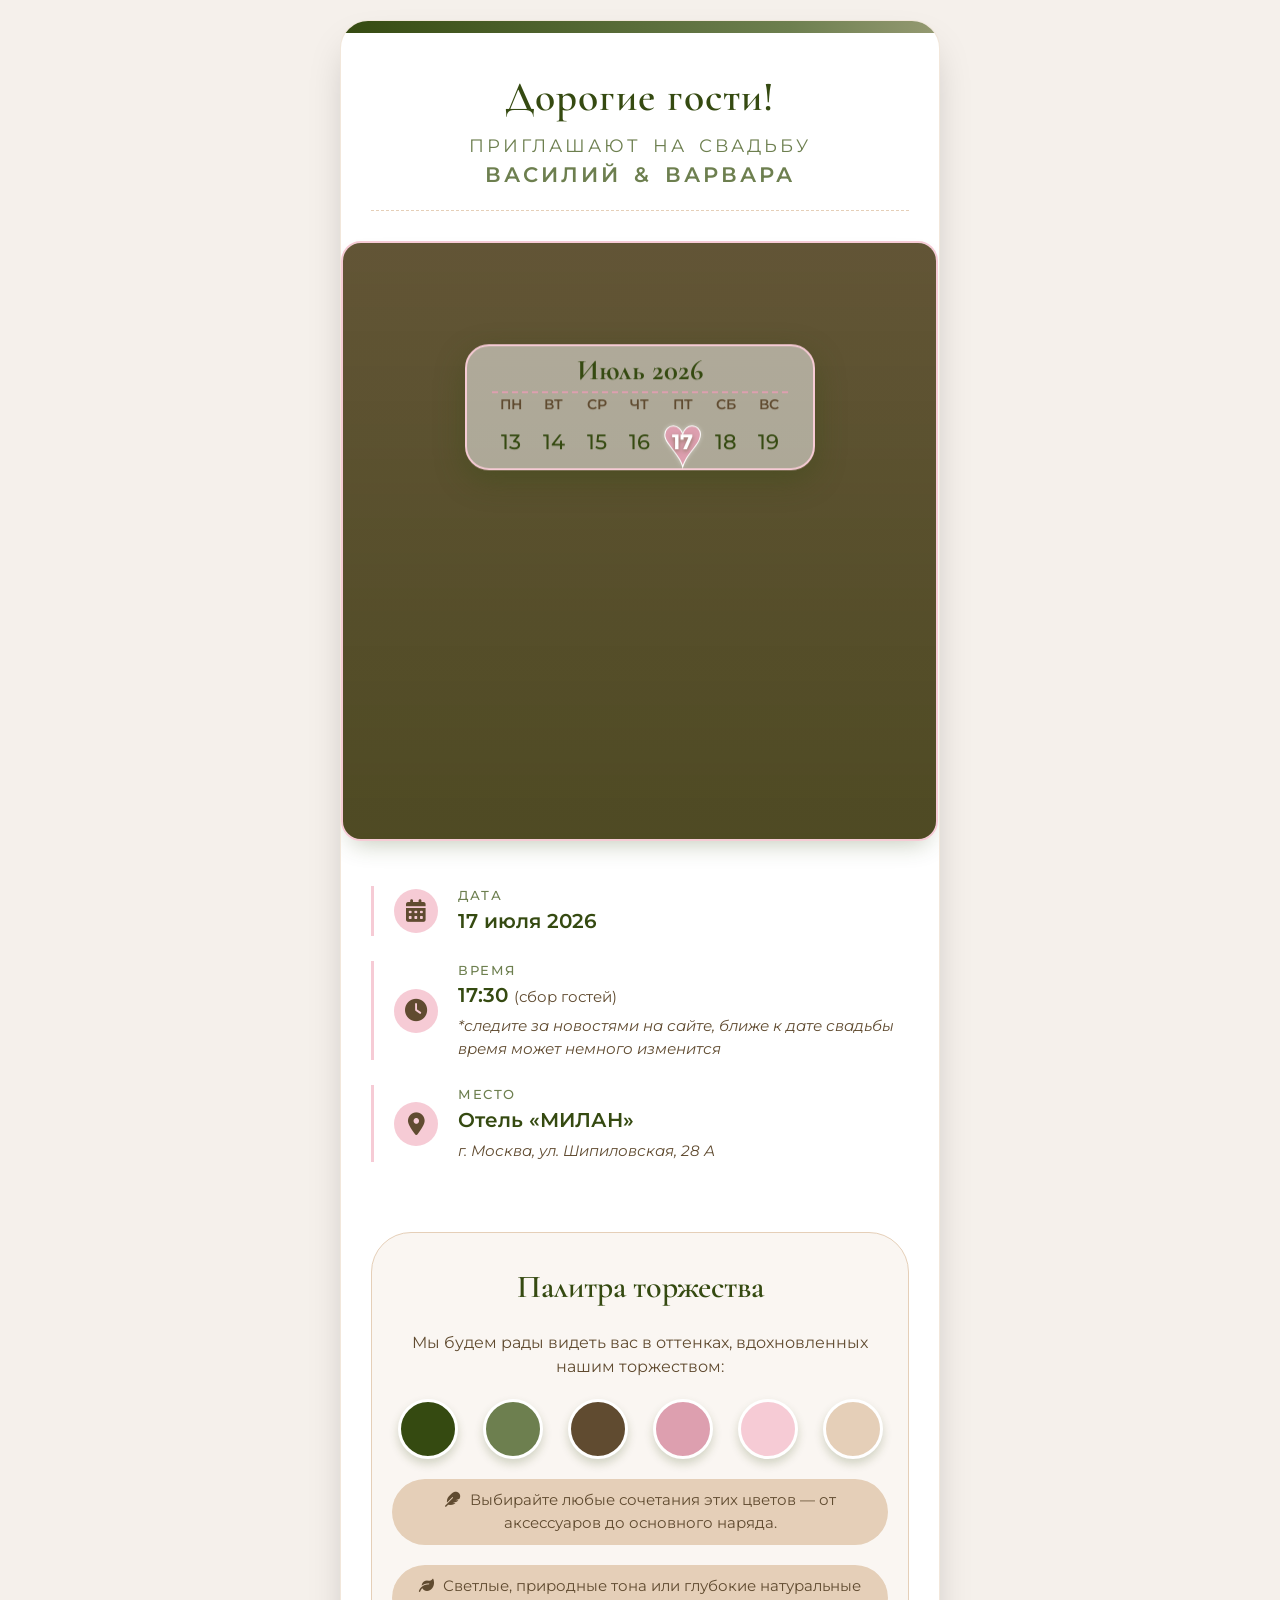
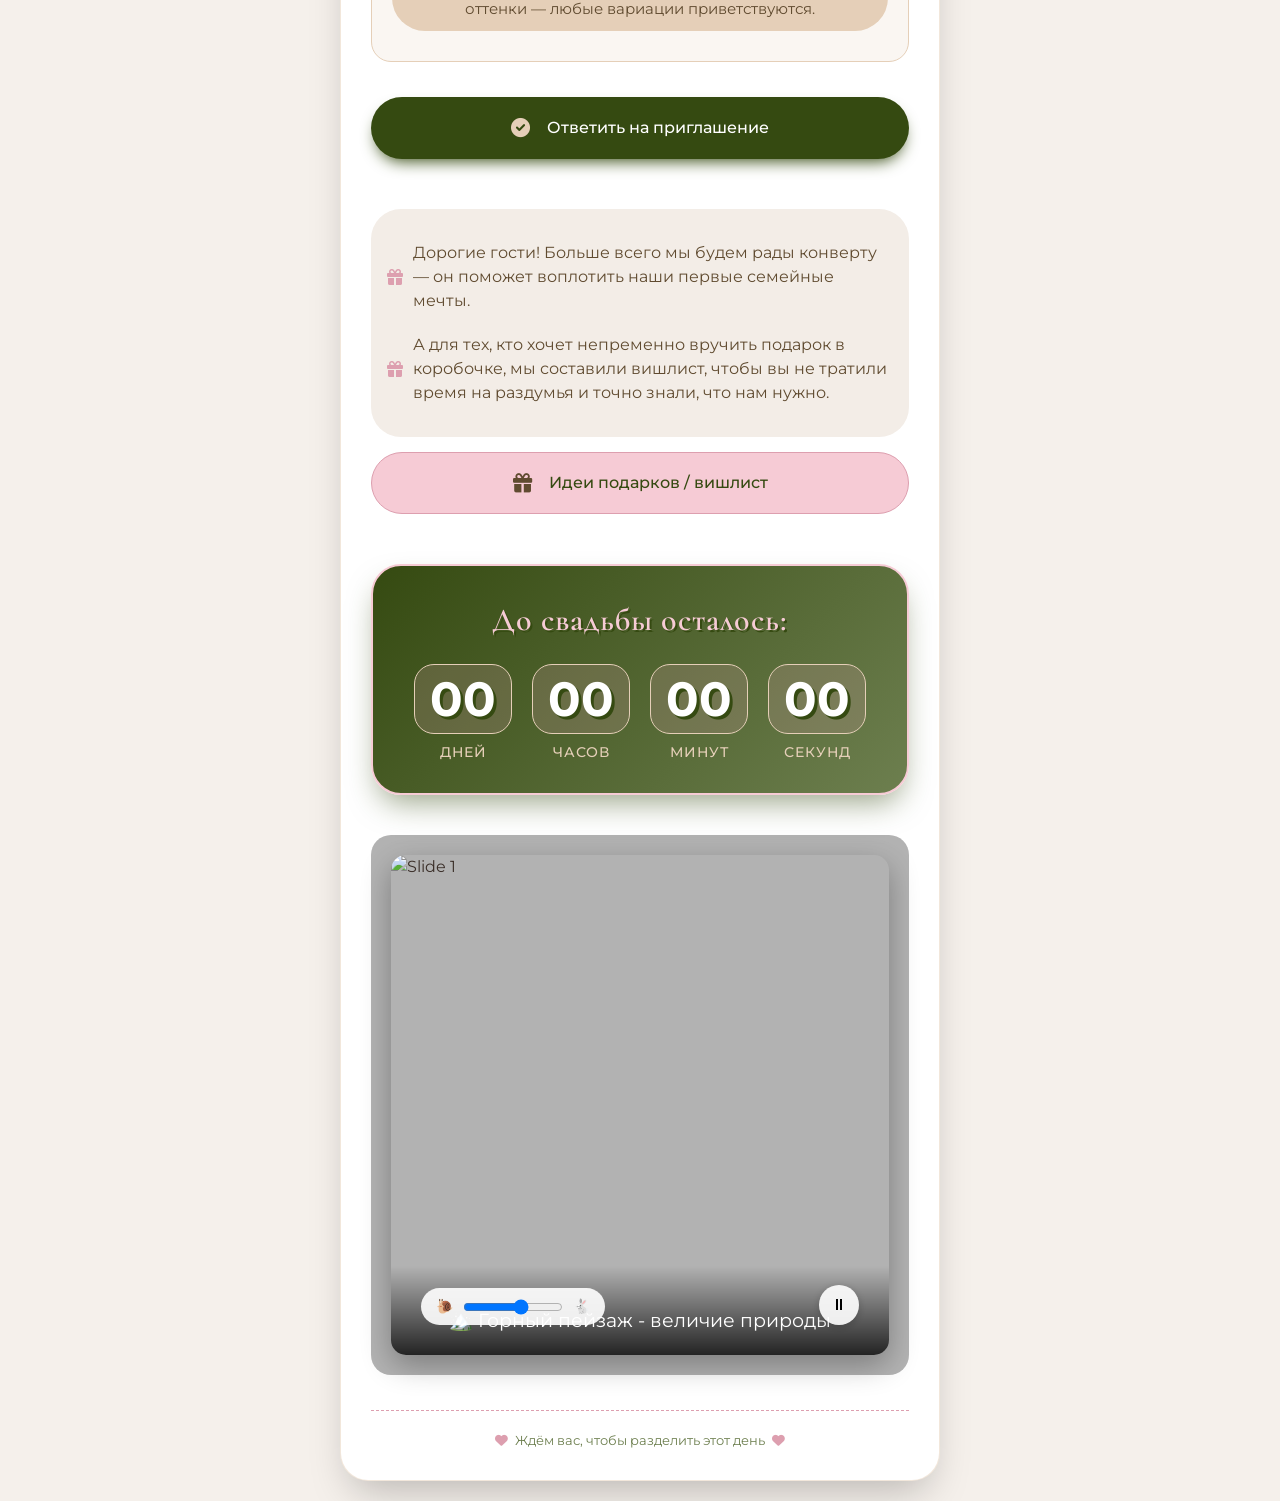
==== index.html @ a673e209 "Update index.html" ====
<!-- index.html -->
<!DOCTYPE html>
<html lang="ru">
<head>
    <meta charset="UTF-8">
    <meta name="viewport" content="width=device-width, initial-scale=1.0, maximum-scale=1.0, user-scalable=yes">
    <title>Свадьба Василия и Варвары | Отель Милан</title>
    <!-- Подключение шрифтов -->
    <link rel="preconnect" href="https://fonts.googleapis.com">
    <link rel="preconnect" href="https://fonts.gstatic.com" crossorigin>
    <link href="https://fonts.googleapis.com/css2?family=Cormorant+Garamond:wght@400;500;600;700&family=Montserrat:wght@300;400;500;600&display=swap" rel="stylesheet">
    <!-- Font Awesome 6 -->
    <link rel="stylesheet" href="https://cdnjs.cloudflare.com/ajax/libs/font-awesome/6.0.0-beta3/css/all.min.css">
    <!-- Подключение внешнего CSS файла -->
    <link rel="stylesheet" href="style.css">
</head>
<body>
    <div class="invitation-card">
        <div class="card-header"></div>
        <div class="card-content">
            <h1>Дорогие гости!</h1>
            <div class="inviters">
                <i class="fas fa-rings"></i> ПРИГЛАШАЮТ НА СВАДЬБУ <i class="fas fa-rings"></i><br>
                <span class="couple-names">Василий & Варвара</span>
            </div>

            <!-- КОНТЕЙНЕР С ПАРАЛЛАКСОМ -->
            <div class="parallax-container" id="parallaxContainer">
                <!-- Фото с эффектом параллакса -->
                <div class="parallax-image" id="parallaxImage" style="background-image: url('https://drive.google.com/u/0/drive-viewer/AKGpihZyBKfCfItwBb8ub9oB1h0yQMQa8PYysa2KnbrEfCHtXnGHz06wtcWjVIbb0tJu8NBn9aQQ2ZhoxF3-0ZJVH9oSukhAjAaWPI8=s1600-rw-v1?auditContext=forDisplay');"></div>
                <!-- Затемнение -->
                <div class="parallax-overlay"></div>
                <!-- Календарь на фото -->
                <div class="calendar-overlay" id="calendarOverlay">
                    <div class="calendar-week">
                        <div class="calendar-header">Июль 2026</div>
                        <div class="week-days">
                            <div class="week-day">ПН</div>
                            <div class="week-day">ВТ</div>
                            <div class="week-day">СР</div>
                            <div class="week-day">ЧТ</div>
                            <div class="week-day">ПТ</div>
                            <div class="week-day">СБ</div>
                            <div class="week-day">ВС</div>
                        </div>
                        <div class="week-dates">
                            <div class="date-cell">13</div>
                            <div class="date-cell">14</div>
                            <div class="date-cell">15</div>
                            <div class="date-cell">16</div>
                            <div class="date-cell wedding-date"><span>17</span></div>
                            <div class="date-cell">18</div>
                            <div class="date-cell">19</div>
                        </div>
                    </div>
                </div>
            </div>

            <!-- Детали события (дублирование для удобства, но можно оставить) -->
            <div class="detail-block">
                <div class="detail-item">
                    <div class="detail-icon"><i class="fas fa-calendar-alt"></i></div>
                    <div class="detail-text">
                        <div class="label">дата</div>
                        <div class="value">17 июля 2026</div>
                    </div>
                </div>
                <div class="detail-item">
                    <div class="detail-icon"><i class="fas fa-clock"></i></div>
                    <div class="detail-text">
                        <div class="label">время</div>
                        <div class="value">17:30 <small>(сбор гостей)</small></div>
                        <div class="hotel-address">*следите за новостями на сайте, ближе к дате свадьбы время может немного изменится</div>
                    </div>
                </div>
                <div class="detail-item">
                    <div class="detail-icon"><i class="fas fa-map-marker-alt"></i></div>
                    <div class="detail-text">
                        <div class="label">место</div>
                        <div class="value">Отель «МИЛАН»</div>
                        <div class="hotel-address">г. Москва, ул. Шипиловская, 28 А</div>
                    </div>
                </div>
            </div>

            <!-- Цветовая палитра -->
            <div class="colors-section">
                <div class="section-title">Палитра торжества</div>
                <p class="palette-intro">Мы будем рады видеть вас в оттенках, вдохновленных нашим торжеством:</p>
                <div class="color-palette">
                    <div class="color-chip">
                        <div class="color-circle" style="background-color: #354A11;"></div>
                    </div>
                    <div class="color-chip">
                        <div class="color-circle" style="background-color: #6D7F4F;"></div>
                    </div>
                    <div class="color-chip">
                        <div class="color-circle" style="background-color: #604B30;"></div>
                    </div>
                    <div class="color-chip">
                        <div class="color-circle" style="background-color: #DD9FAF;"></div>
                    </div>
                    <div class="color-chip">
                        <div class="color-circle" style="background-color: #F6CBD5;"></div>
                    </div>
                    <div class="color-chip">
                        <div class="color-circle" style="background-color: #E5CFB8;"></div>
                    </div>
                </div>
                <div class="color-description">
                    <i class="fas fa-feather"></i>
                    <span>Выбирайте любые сочетания этих цветов — от аксессуаров до основного наряда.</span>
                </div>
                <div class="color-description">
                    <i class="fas fa-leaf" style="margin-right:5px;"></i>
                    <span>Светлые, природные тона или глубокие натуральные оттенки — любые вариации приветствуются.</span>
                </div>
            </div>

            <!--<iframe src="https://docs.google.com/forms/d/e/1FAIpQLSeJyXgPO00INiwj2xHa58S_R-EFJFlgkox0DX7t_1IWZZEnbA/viewform?embedded=true" width="550" height="1000" frameborder="0" marginheight="0" marginwidth="0">Загрузка…</iframe>-->
            <!-- Кнопки-ссылки -->
            <div class="links-section">
                <a href="https://forms.gle/PpYH4HGbCEAncvnr5" class="btn btn-primary" target="_blank" rel="noopener noreferrer" id="rsvp-link">
                    <i class="fas fa-check-circle"></i> Ответить на приглашение
                </a>
            </div>

            <!-- Подсказки по замене (можно удалить после настройки) -->
            <div class="hint-box">
                <div class="hint-item">
                    <i class="fas fa-gift"></i>
                    <span>Дорогие гости! Больше всего мы будем рады конверту — он поможет воплотить наши первые семейные мечты.</span>
                </div>
                <div class="hint-item">
                    <i class="fas fa-gift"></i>
                    <span>А для тех, кто хочет непременно вручить подарок в коробочке, мы составили вишлист, чтобы вы не тратили время на раздумья и точно знали, что нам нужно.</span>
                </div>
            </div>

            <div class="links-section">
                <a href="https://followish.io/mywishlist/xkxvt9ymukagtm" class="btn btn-secondary" target="_blank" rel="noopener noreferrer" id="wishlist-link">
                    <i class="fas fa-gift"></i> Идеи подарков / вишлист
                </a>
            </div>

            <!-- ВСТАВЬТЕ ЭТОТ БЛОК ПОСЛЕ ВТОРОГО ФОТО (перед подсказками) -->
            <!-- Блок с обратным отсчетом -->
            <div class="countdown-section">
                <div class="countdown-title">До свадьбы осталось:</div>
                <div class="countdown-timer" id="countdownTimer">
                    <div class="countdown-item">
                        <span class="countdown-value" id="days">00</span>
                        <span class="countdown-label">дней</span>
                    </div>
                    <div class="countdown-item">
                        <span class="countdown-value" id="hours">00</span>
                        <span class="countdown-label">часов</span>
                    </div>
                    <div class="countdown-item">
                        <span class="countdown-value" id="minutes">00</span>
                        <span class="countdown-label">минут</span>
                    </div>
                    <div class="countdown-item">
                        <span class="countdown-value" id="seconds">00</span>
                        <span class="countdown-label">секунд</span>
                    </div>
                </div>
            </div>

            <div class="infinite-carousel-container">
                <div class="infinite-carousel">
                    <div class="infinite-track" id="infiniteTrack">
                        <!-- Слайды будут добавлены через JavaScript -->
                    </div>
                    <div class="controls">
                        <button class="control-btn" id="pauseInfiniteBtn">⏸</button>
                    </div>
                    <div class="speed-control">
                        <span>🐌</span>
                        <input type="range" id="speedSlider" min="5" max="30" value="20" step="1">
                        <span>🐇</span>
                    </div>
                </div>
            </div>
            
            <div class="footnote">
                <i class="fas fa-heart heart"></i> Ждём вас, чтобы разделить этот день <i class="fas fa-heart heart"></i>
            </div>
        </div>
    </div>
    
    
    <!-- Подключение внешнего JavaScript файла -->
    <script src="script.js"></script>
</body>

</html>
---- style.css ----
/* style.css */
* {
    margin: 0;
    padding: 0;
    box-sizing: border-box;
}

body {
    background-color: #F5F0EB;
    font-family: 'Montserrat', sans-serif;
    display: flex;
    justify-content: center;
    align-items: center;
    min-height: 100vh;
    padding: 20px;
    line-height: 1.5;
    color: #3a2e28;
}

.invitation-card {
    max-width: 600px;
    width: 100%;
    background-color: #ffffff;
    border-radius: 28px;
    box-shadow: 0 20px 40px -12px rgba(0, 0, 0, 0.25);
    overflow: hidden;
    border: 1px solid rgba(229, 207, 184, 0.5);
}

.card-header {
    height: 12px;
    background: linear-gradient(90deg, #354A11, #6D7F4F, #E5CFB8, #DD9FAF, #F6CBD5);
    background-size: 300% 100%;
    animation: gradientShift 8s ease infinite;
}

@keyframes gradientShift {
    0% {
        background-position: 0% 50%;
    }

    50% {
        background-position: 100% 50%;
    }

    100% {
        background-position: 0% 50%;
    }
}

.card-content {
    padding: 40px 30px 30px;
}

h1 {
    font-family: 'Cormorant Garamond', serif;
    font-weight: 600;
    font-size: 2.6rem;
    letter-spacing: 1px;
    color: #354A11;
    margin-bottom: 10px;
    line-height: 1.2;
    text-align: center;
}

.inviters {
    text-align: center;
    font-weight: 400;
    font-size: 1.1rem;
    text-transform: uppercase;
    letter-spacing: 3px;
    color: #6D7F4F;
    margin-bottom: 30px;
    border-bottom: 1px dashed #E5CFB8;
    padding-bottom: 20px;
    word-spacing: 4px;
}

.inviters i {
    color: #DD9FAF;
    margin: 0 6px;
    font-size: 1rem;
}

.couple-names {
    font-weight: 600;
    font-size: 1.3rem;
}

/* Main photo */
.parallax-container {
    position: relative;
    width: 111%;
    margin: 20px -30px 30px;
    border-radius: 20px;
    overflow: hidden;
    box-shadow: 0 12px 24px -10px rgba(53, 74, 17, 0.3);
    border: 2px solid #F6CBD5;
    height: 600px;
}

.parallax-image {
    position: absolute;
    top: -80px;
    left: 0;
    width: 100%;
    height: 130%;
    background-size: cover;
    background-position: center 100%;
    background-repeat: no-repeat;
    will-change: transform;
    transition: transform 0.1s ease-out;
}

.parallax-overlay {
    position: absolute;
    top: 0;
    left: 0;
    width: 100%;
    height: 100%;
    background: linear-gradient(0deg, rgba(53, 74, 17, 0.4) 0%, rgba(109, 127, 79, 0.2) 100%);
    z-index: 2;
    pointer-events: none;
}

.parallax-text {
    position: absolute;
    bottom: 30px;
    left: 0;
    width: 100%;
    padding: 25px 30px;
    z-index: 3;
    color: white;
    text-shadow: 0 4px 12px rgba(0, 0, 0, 0.5);
    pointer-events: none;
    transform: translateY(0);
    transition: transform 0.2s ease-out;
}

.parallax-text .big-date {
    font-family: 'Cormorant Garamond', serif;
    font-size: 3.2rem;
    font-weight: 700;
    line-height: 1;
    margin-bottom: 5px;
    color: #F6CBD5;
    text-shadow: 2px 2px 0 #354A11;
 }

.parallax-text .venue {
    font-size: 1.2rem;
    font-weight: 500;
    letter-spacing: 1px;
}

.parallax-text .venue i {
     margin-right: 6px;
     color: #E5CFB8;
}

.parallax-text .time-info {
    font-size: 1.2rem;
    margin-top: 6px;
}

.parallax-text .time-info i {
    margin-right: 4px;
    color: #E5CFB8;
}

/* Main info */
.detail-block {
    margin: 35px 0 20px;
    padding: 10px 0;
}

.detail-item {
    display: flex;
    align-items: center;
    gap: 20px;
    margin-bottom: 25px;
    border-left: 3px solid #F6CBD5;
    padding-left: 20px;
}

.detail-icon {
    width: 44px;
    height: 44px;
    background-color: #F6CBD5;
    border-radius: 50%;
    display: flex;
    align-items: center;
    justify-content: center;
    color: #604B30;
    font-size: 1.4rem;
}

.detail-text {
    flex: 1;
}

    .detail-text .label {
        font-size: 0.8rem;
        font-weight: 500;
        text-transform: uppercase;
        letter-spacing: 1.5px;
        color: #6D7F4F;
    }

    .detail-text .value {
        font-weight: 600;
        font-size: 1.25rem;
        color: #354A11;
    }

.value small {
    font-size: 0.95rem;
    font-weight: 400;
    color: #604B30;
}

.hotel-address {
    font-size: 0.95rem;
    color: #604B30;
    margin-top: 5px;
    font-style: italic;
}

/* Colors info */
.colors-section {
    background-color: #FAF6F2;
    border-radius: 40px 40px 20px 20px;
    padding: 30px 20px;
    margin: 35px 0;
    text-align: center;
    border: 1px solid #E5CFB8;
}

.section-title {
    font-family: 'Cormorant Garamond', serif;
    font-size: 2rem;
    font-weight: 600;
    color: #354A11;
    margin-bottom: 20px;
}

.palette-intro {
    margin-bottom: 5px;
    color: #604B30;
}

.color-palette {
    display: flex;
    flex-wrap: wrap;
    justify-content: center;
    gap: 20px 25px;
    margin-top: 20px;
}

.color-chip {
    display: flex;
    flex-direction: column;
    align-items: center;
    gap: 8px;
}

.color-circle {
    width: 60px;
    height: 60px;
    border-radius: 50%;
    box-shadow: 0 5px 10px rgba(53, 74, 17, 0.2);
    border: 3px solid white;
}

.color-name {
    font-size: 0.85rem;
    font-weight: 600;
    color: #354A11;
    letter-spacing: 0.5px;
    background: rgba(255, 255, 240, 0.7);
    padding: 4px 10px;
    border-radius: 40px;
}

.color-description {
    margin-top: 20px;
    font-size: 0.95rem;
    color: #604B30;
    background: #E5CFB8;
    padding: 10px 18px;
    border-radius: 40px;
    display: inline-block;
}

    .color-description i {
        margin-right: 6px;
    }

/* Links button */
.links-section {
    display: flex;
    flex-direction: column;
    gap: 16px;
    margin: 4px 0 50px;
}

.btn {
    display: flex;
    align-items: center;
    justify-content: center;
    gap: 12px;
    padding: 18px 20px;
    border-radius: 50px;
    text-decoration: none;
    font-weight: 500;
    font-size: 1rem;
    transition: all 0.2s ease;
    border: 1px solid transparent;
}

.btn-primary {
    background-color: #354A11;
    color: white;
    box-shadow: 0 8px 16px -6px #354A11;
}

    .btn-primary:hover {
        background-color: #1F2E0A;
        transform: scale(1.02);
    }

.btn-secondary {
    background-color: #F6CBD5;
    color: #354A11;
    border: 1px solid #DD9FAF;
}

    .btn-secondary:hover {
        background-color: #f5b8c7;
        border-color: #604B30;
        color: #1F2E0A;
    }

.btn i {
    font-size: 1.2rem;
    width: 24px;
    color: #604B30;
}

.btn-primary i {
    color: #E5CFB8;
}

/* Options info */
.hint-box {
    background: #f3ede7;
    border-radius: 30px;
    padding: 12px 16px;
    margin: 15px 0;
    font-size: 1rem;
    color: #604B30;
}

.hint-item {
    display: flex;
    align-items: center;
    gap: 10px;
    margin: 20px 0;
}

    .hint-item i {
        color: #DD9FAF;
        width: 20px;
    }

    .hint-item code {
        background: #fff0e7;
        padding: 2px 6px;
        border-radius: 12px;
        font-family: monospace;
    }

/* End text */
.footnote {
    text-align: center;
    margin-top: 35px;
    font-size: 0.80rem;
    color: #6D7F4F;
    border-top: 1px dashed #DD9FAF;
    padding-top: 20px;
}

.heart {
    color: #DD9FAF;
    margin: 0 4px;
}

/* Phone fix */
@media (max-width: 480px) {
    .card-content {
        padding: 30px 20px;
    }

    h1 {
        font-size: 2.2rem;
    }

    .inviters {
        font-size: 0.8rem;
    }

    .parallax-container {
        height: 350px;
        margin: 20px -18px 30px;
    }

    .parallax-text {
        padding: 170px 20px;
    }

        .parallax-text .big-date {
            font-size: 2.5rem;
        }
}

/* Time info */
.countdown-section {
    background: linear-gradient(135deg, #354A11 0%, #6D7F4F 100%);
    border-radius: 30px;
    padding: 30px 20px;
    margin: 30px 0 40px;
    text-align: center;
    box-shadow: 0 15px 30px -8px rgba(53, 74, 17, 0.5);
    border: 2px solid #F6CBD5;
}

.countdown-title {
    font-family: 'Cormorant Garamond', serif;
    font-size: 2rem;
    font-weight: 600;
    color: #F6CBD5;
    margin-bottom: 20px;
    text-shadow: 2px 2px 0 #354A11;
    letter-spacing: 1px;
}

.countdown-timer {
    display: flex;
    justify-content: center;
    gap: 20px;
    flex-wrap: wrap;
}

.countdown-item {
    display: flex;
    flex-direction: column;
    align-items: center;
    min-width: 70px;
}

.countdown-value {
    font-family: 'Montserrat', serif;
    font-size: 3rem;
    font-weight: 700;
    color: white;
    text-shadow: 3px 3px 0 #354A11;
    line-height: 1;
    background: rgba(221, 159, 175, 0.2);
    padding: 10px 15px;
    border-radius: 20px;
    border: 1px solid #E5CFB8;
    width: 100%;
    display: block;
}

.countdown-label {
    font-size: 0.9rem;
    font-weight: 500;
    color: #E5CFB8;
    margin-top: 8px;
    text-transform: uppercase;
    letter-spacing: 1px;
}

/* Phone fix */
@media (max-width: 480px) {
    .countdown-section {
        padding: 20px 15px;
    }

    .countdown-title {
        font-size: 1.6rem;
    }

    .countdown-timer {
        gap: 10px;
    }

    .countdown-item {
        min-width: 55px;
    }

    .countdown-value {
        font-size: 1.6rem;
        padding: 8px 10px;
    }

    .countdown-label {
        font-size: 0.7rem;
    }
}

/* Calendar on photo */
.calendar-overlay {
    position: absolute;
    bottom: 380px;
    left: 0;
    width: 100%;
    z-index: 5;
    display: flex;
    justify-content: center;
    pointer-events: none;
    transform: translateY(0);
    transition: transform 0.2s ease-out;
}

.calendar-week {
    background: rgba(255, 255, 255, 0.5);
    backdrop-filter: blur(0.5px);
    border-radius: 24px;
    padding: 2px 25px;
    box-shadow: 0 10px 30px rgba(53, 74, 17, 0.4);
    border: 2px solid #F6CBD5;
    max-width: 350px;
    width: 90%;
}

.calendar-header {
    font-family: 'Cormorant Garamond', serif;
    font-size: 1.8rem;
    font-weight: 700;
    color: #354A11;
    text-align: center;
    border-bottom: 2px dashed #DD9FAF;
}

.week-days, .week-dates {
    display: grid;
    grid-template-columns: repeat(7, 1fr);
    gap: 5px;
    text-align: center;
    margin-bottom: 5px;
}

.week-day {
    font-weight: 600;
    font-size: 0.9rem;
    color: #604B30;
    padding: 1px 0;
}

.date-cell {
    font-size: 1.3rem;
    font-weight: 500;
    color: #354A11;
    padding: 8px 0;
    border-radius: 50%;
    width: 30px;
    height: 40px;
    display: flex;
    align-items: center;
    justify-content: center;
    margin: 0 auto;
}

.wedding-date {
    background-color: transparent;
    color: #DD9FAF;
    font-weight: 700;
    position: relative;
    display: flex;
    align-items: center;
    justify-content: center;
}

    .wedding-date::after {
        content: "♥";
        font-family: 'Cormorant Garamond', serif;
        font-size: 4.5rem;
        position: absolute;
        top: 55%;
        left: 50%;
        transform: translate(-50%, -50%);
        color: #DD9FAF;
        -webkit-text-stroke: 1px white;         
        text-shadow: 0 0 5px rgba(255, 255, 255, 0.5); 
        z-index: 1;
    }

    .wedding-date span {
        position: relative;
        z-index: 2;
        color: white;
        font-weight: 700;
        text-shadow: 0 2px 4px rgba(53, 74, 17, 0.5);
    }

.calendar-footer {
    text-align: center;
    font-size: 1.1rem;
    font-weight: 500;
    color: #6D7F4F;
    margin-top: 10px;
    padding-top: 8px;
    border-top: 2px dashed #E5CFB8;
}

/* Phone fix */
@media (max-width: 480px) {
    .calendar-overlay {
        bottom: 210px;
    }

    .calendar-week {
        padding: 1px 20px;
        max-width: 250px
    }

    .calendar-header {
        font-size: 1.5rem;
    }

    .date-cell {
        font-size: 0.85rem;
        width: 20px;
        height: 35px;
    }

    .week-day {
        font-size: 0.7rem;
    }
    
    .wedding-date::after {
        font-size: 3.5rem;
    }
}

.infinite-carousel-container {
    max-width: 1200px;
    width: 100%;
    position: relative;
    background: rgba(0, 0, 0, 0.3);
    border-radius: 20px;
    padding: 20px;
    backdrop-filter: blur(10px);
}

.infinite-carousel {
    position: relative;
    width: 100%;
    overflow: hidden;
    border-radius: 15px;
    box-shadow: 0 10px 30px rgba(0, 0, 0, 0.3);
}

.infinite-track {
    display: flex;
    animation: scroll 20s linear infinite;
}

.infinite-slide {
    flex: 0 0 100%;
    position: relative;
}

.infinite-slide img {
    width: 100%;
    height: 500px;
    object-fit: cover;
    display: block;
}

.slide-caption {
    position: absolute;
    bottom: 0;
    left: 0;
    right: 0;
    background: linear-gradient(transparent, rgba(0, 0, 0, 0.8));
    color: white;
    padding: 40px 30px 20px;
    font-size: 1.2rem;
    text-align: center;
    animation: fadeIn 0.5s ease;
}

@keyframes scroll {
    0% {
        transform: translateX(0);
    }
    100% {
        transform: translateX(-100%);
    }
}

@keyframes fadeIn {
    from {
        opacity: 0;
        transform: translateY(20px);
    }
    to {
        opacity: 1;
        transform: translateY(0);
    }
}

.controls {
    position: absolute;
    bottom: 30px;
    right: 30px;
    display: flex;
    gap: 10px;
    z-index: 10;
}

.control-btn {
    background: rgba(255, 255, 255, 0.9);
    border: none;
    width: 40px;
    height: 40px;
    border-radius: 50%;
    cursor: pointer;
    font-size: 16px;
    transition: all 0.3s ease;
    box-shadow: 0 2px 10px rgba(0, 0, 0, 0.2);
}

.control-btn:hover {
    background: white;
    transform: scale(1.1);
}

.speed-control {
    position: absolute;
    bottom: 30px;
    left: 30px;
    background: rgba(255, 255, 255, 0.9);
    padding: 8px 15px;
    border-radius: 20px;
    font-size: 14px;
    z-index: 10;
    display: flex;
    gap: 10px;
    align-items: center;
}

.speed-control input {
    width: 100px;
    cursor: pointer;
}

/* Адаптивность для мобильных устройств */
max-width: 768px {
    .infinite-slide img {
        height: 300px;
    }
    
    .slide-caption {
        font-size: 0.9rem;
        padding: 20px 15px 10px;
    }

    .controls {
        bottom: 20px;
        right: 20px;
    }

    .control-btn {
        width: 35px;
        height: 35px;
        font-size: 14px;
    }

    .speed-control {
        bottom: 20px;
        left: 20px;
        font-size: 12px;
        padding: 6px 12px;
    }

    .speed-control input {
        width: 80px;
    }
}

/* Адаптивность для очень маленьких экранов */
max-width: 480px {
    .infinite-carousel-container {
        padding: 10px;
    }
    
    .infinite-slide img {
        height: 250px;
    }
    
    .slide-caption {
        font-size: 0.8rem;
        padding: 15px 10px 8px;
    }
}
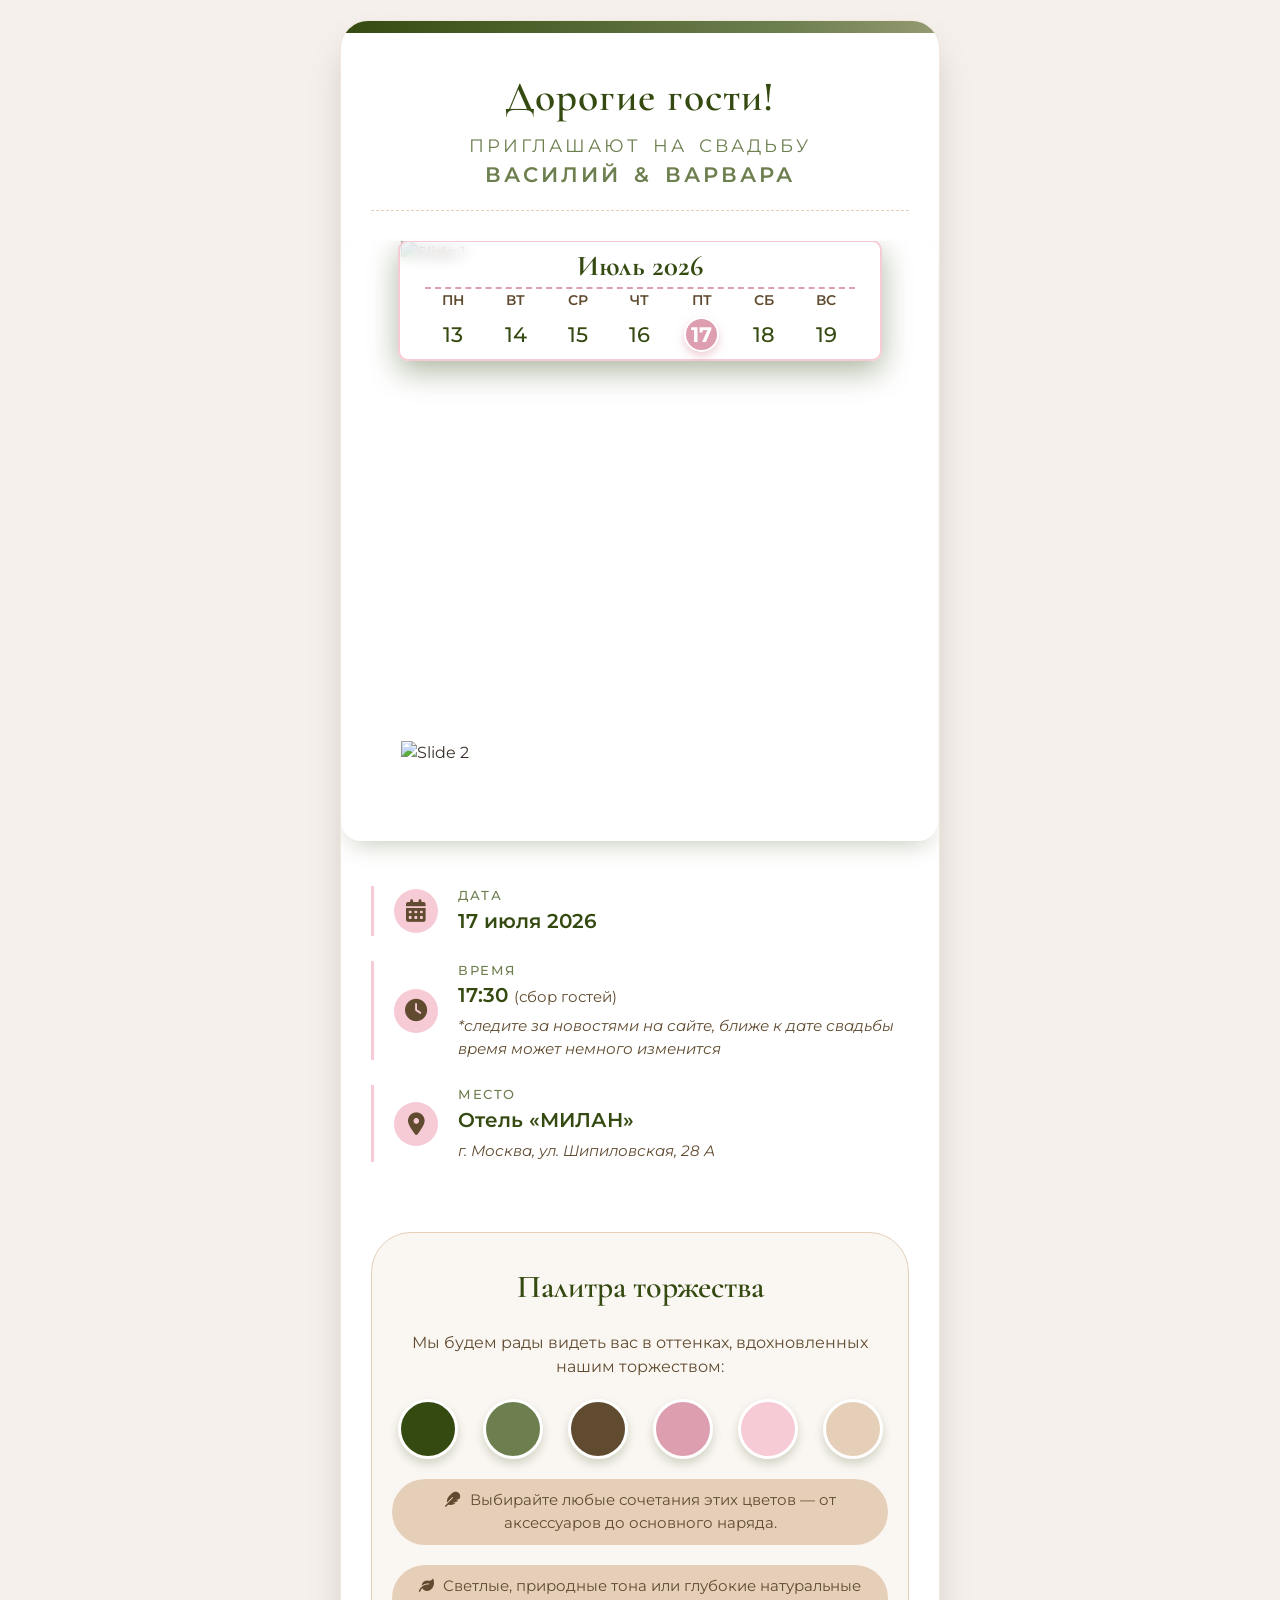
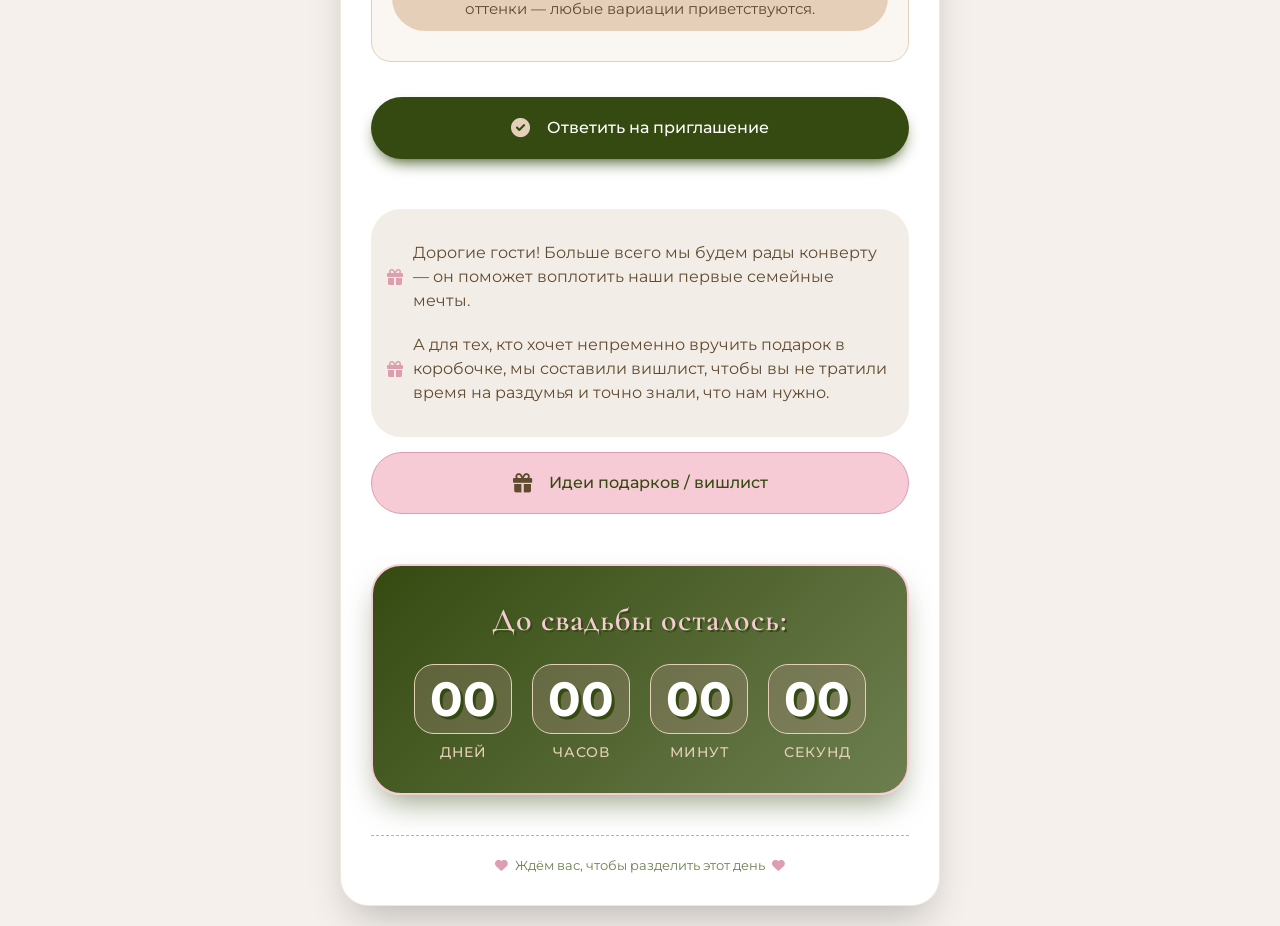
==== commit 1d1b5e37: "редактирование каретки" ====
--- a/index.html
+++ b/index.html
@@ -26,10 +26,15 @@
 
             <!-- КОНТЕЙНЕР С ПАРАЛЛАКСОМ -->
             <div class="parallax-container" id="parallaxContainer">
-                <!-- Фото с эффектом параллакса -->
-                <div class="parallax-image" id="parallaxImage" style="background-image: url('https://drive.google.com/u/0/drive-viewer/AKGpihZyBKfCfItwBb8ub9oB1h0yQMQa8PYysa2KnbrEfCHtXnGHz06wtcWjVIbb0tJu8NBn9aQQ2ZhoxF3-0ZJVH9oSukhAjAaWPI8=s1600-rw-v1?auditContext=forDisplay');"></div>
-                <!-- Затемнение -->
-                <div class="parallax-overlay"></div>
+                
+                    <div class="infinite-carousel">
+                        <div class="infinite-track" id="infiniteTrack">
+                            <!-- Слайды будут добавлены через JavaScript -->
+                        </div>
+                        
+                    </div>
+                
+
                 <!-- Календарь на фото -->
                 <div class="calendar-overlay" id="calendarOverlay">
                     <div class="calendar-week">
@@ -166,22 +171,7 @@
                     </div>
                 </div>
             </div>
-
-            <div class="infinite-carousel-container">
-                <div class="infinite-carousel">
-                    <div class="infinite-track" id="infiniteTrack">
-                        <!-- Слайды будут добавлены через JavaScript -->
-                    </div>
-                    <div class="controls">
-                        <button class="control-btn" id="pauseInfiniteBtn">⏸</button>
-                    </div>
-                    <div class="speed-control">
-                        <span>🐌</span>
-                        <input type="range" id="speedSlider" min="5" max="30" value="20" step="1">
-                        <span>🐇</span>
-                    </div>
-                </div>
-            </div>
+            
             
             <div class="footnote">
                 <i class="fas fa-heart heart"></i> Ждём вас, чтобы разделить этот день <i class="fas fa-heart heart"></i>
@@ -194,4 +184,4 @@
     <script src="script.js"></script>
 </body>
 
-</html>
+</html>
--- a/style.css
+++ b/style.css
@@ -95,7 +95,7 @@
     border-radius: 20px;
     overflow: hidden;
     box-shadow: 0 12px 24px -10px rgba(53, 74, 17, 0.3);
-    border: 2px solid #F6CBD5;
+    border: px solid #F6CBD5;
     height: 600px;
 }
 
@@ -410,7 +410,7 @@
     }
 
     .parallax-container {
-        height: 350px;
+        height: 400px;
         margin: 20px -18px 30px;
     }
 
@@ -513,9 +513,9 @@
 /* Calendar on photo */
 .calendar-overlay {
     position: absolute;
-    bottom: 380px;
-    left: 0;
-    width: 100%;
+    bottom: 480px;
+    left: 30px;
+    width: 90%;
     z-index: 5;
     display: flex;
     justify-content: center;
@@ -526,12 +526,12 @@
 
 .calendar-week {
     background: rgba(255, 255, 255, 0.5);
-    backdrop-filter: blur(0.5px);
-    border-radius: 24px;
+    backdrop-filter: blur(6.5px);
+    border-radius: 10px;
     padding: 2px 25px;
     box-shadow: 0 10px 30px rgba(53, 74, 17, 0.4);
     border: 2px solid #F6CBD5;
-    max-width: 350px;
+    max-width: 700px;
     width: 90%;
 }
 
@@ -565,8 +565,8 @@
     color: #354A11;
     padding: 8px 0;
     border-radius: 50%;
-    width: 30px;
-    height: 40px;
+    width: 35px;
+    height: 35px;
     display: flex;
     align-items: center;
     justify-content: center;
@@ -574,36 +574,12 @@
 }
 
 .wedding-date {
-    background-color: transparent;
-    color: #DD9FAF;
+    background-color: #DD9FAF;
+    color: white;
     font-weight: 700;
-    position: relative;
-    display: flex;
-    align-items: center;
-    justify-content: center;
-}
-
-    .wedding-date::after {
-        content: "♥";
-        font-family: 'Cormorant Garamond', serif;
-        font-size: 4.5rem;
-        position: absolute;
-        top: 55%;
-        left: 50%;
-        transform: translate(-50%, -50%);
-        color: #DD9FAF;
-        -webkit-text-stroke: 1px white;         
-        text-shadow: 0 0 5px rgba(255, 255, 255, 0.5); 
-        z-index: 1;
-    }
-
-    .wedding-date span {
-        position: relative;
-        z-index: 2;
-        color: white;
-        font-weight: 700;
-        text-shadow: 0 2px 4px rgba(53, 74, 17, 0.5);
-    }
+    box-shadow: 0 4px 8px rgba(221, 159, 175, 0.5);
+    border: 2px solid white;
+}
 
 .calendar-footer {
     text-align: center;
@@ -615,46 +591,6 @@
     border-top: 2px dashed #E5CFB8;
 }
 
-/* Phone fix */
-@media (max-width: 480px) {
-    .calendar-overlay {
-        bottom: 210px;
-    }
-
-    .calendar-week {
-        padding: 1px 20px;
-        max-width: 250px
-    }
-
-    .calendar-header {
-        font-size: 1.5rem;
-    }
-
-    .date-cell {
-        font-size: 0.85rem;
-        width: 20px;
-        height: 35px;
-    }
-
-    .week-day {
-        font-size: 0.7rem;
-    }
-    
-    .wedding-date::after {
-        font-size: 3.5rem;
-    }
-}
-
-.infinite-carousel-container {
-    max-width: 1200px;
-    width: 100%;
-    position: relative;
-    background: rgba(0, 0, 0, 0.3);
-    border-radius: 20px;
-    padding: 20px;
-    backdrop-filter: blur(10px);
-}
-
 .infinite-carousel {
     position: relative;
     width: 100%;
@@ -665,40 +601,31 @@
 
 .infinite-track {
     display: flex;
-    animation: scroll 20s linear infinite;
+    flex-direction: column;
+    gap: 20 px;
+    animation: scrollVertical 40s linear infinite;
 }
 
 .infinite-slide {
     flex: 0 0 100%;
     position: relative;
+    left: 60px
 }
 
 .infinite-slide img {
-    width: 100%;
+    width: 80%;
     height: 500px;
     object-fit: cover;
     display: block;
 }
 
-.slide-caption {
-    position: absolute;
-    bottom: 0;
-    left: 0;
-    right: 0;
-    background: linear-gradient(transparent, rgba(0, 0, 0, 0.8));
-    color: white;
-    padding: 40px 30px 20px;
-    font-size: 1.2rem;
-    text-align: center;
-    animation: fadeIn 0.5s ease;
-}
-
-@keyframes scroll {
+
+@keyframes scrollVertical {
     0% {
-        transform: translateX(0);
+        transform: translateY(0);
     }
     100% {
-        transform: translateX(-100%);
+        transform: translateY(-50%);
     }
 }
 
@@ -713,97 +640,53 @@
     }
 }
 
-.controls {
-    position: absolute;
-    bottom: 30px;
-    right: 30px;
-    display: flex;
-    gap: 10px;
-    z-index: 10;
-}
-
-.control-btn {
-    background: rgba(255, 255, 255, 0.9);
-    border: none;
-    width: 40px;
-    height: 40px;
-    border-radius: 50%;
-    cursor: pointer;
-    font-size: 16px;
-    transition: all 0.3s ease;
-    box-shadow: 0 2px 10px rgba(0, 0, 0, 0.2);
-}
-
-.control-btn:hover {
-    background: white;
-    transform: scale(1.1);
-}
-
-.speed-control {
-    position: absolute;
-    bottom: 30px;
-    left: 30px;
-    background: rgba(255, 255, 255, 0.9);
-    padding: 8px 15px;
-    border-radius: 20px;
-    font-size: 14px;
-    z-index: 10;
-    display: flex;
-    gap: 10px;
-    align-items: center;
-}
-
-.speed-control input {
-    width: 100px;
-    cursor: pointer;
-}
-
-/* Адаптивность для мобильных устройств */
-max-width: 768px {
-    .infinite-slide img {
-        height: 300px;
+/* Phone fix */
+@media (max-width: 480px) {
+    .calendar-overlay {
+        bottom: 304px;
+        left: 5px;
+        width: 100%;
+    }
+
+    .calendar-week {
+        padding: 1px 20px;
+        max-width: 320px;
+    }
+
+    .calendar-header {
+        font-size: 1.5rem;
+    }
+
+    .date-cell {
+        font-size: 0.85rem;
+        width: 25px;
+        height: 25px;
+    }
+
+    .week-day {
+        font-size: 0.7rem;
     }
     
-    .slide-caption {
-        font-size: 0.9rem;
-        padding: 20px 15px 10px;
-    }
-
-    .controls {
-        bottom: 20px;
-        right: 20px;
-    }
-
-    .control-btn {
-        width: 35px;
-        height: 35px;
-        font-size: 14px;
-    }
-
-    .speed-control {
-        bottom: 20px;
-        left: 20px;
-        font-size: 12px;
-        padding: 6px 12px;
-    }
-
-    .speed-control input {
-        width: 80px;
-    }
-}
-
-/* Адаптивность для очень маленьких экранов */
-max-width: 480px {
-    .infinite-carousel-container {
-        padding: 10px;
+    .wedding-date::after {
+        font-size: 3.5rem;
+    }
+
+    .infinite-slide {
+        flex: 0 0 100%;
+        left: 43px
     }
     
     .infinite-slide img {
-        height: 250px;
-    }
-    
-    .slide-caption {
-        font-size: 0.8rem;
-        padding: 15px 10px 8px;
-    }
-}
+        width: 80%;
+        height: 300px;
+    }
+
+    @keyframes scroll {
+        0% {
+            transform: translateX(0);
+        }
+        100% {
+            transform: translateX(-800%);
+        }
+    }
+}
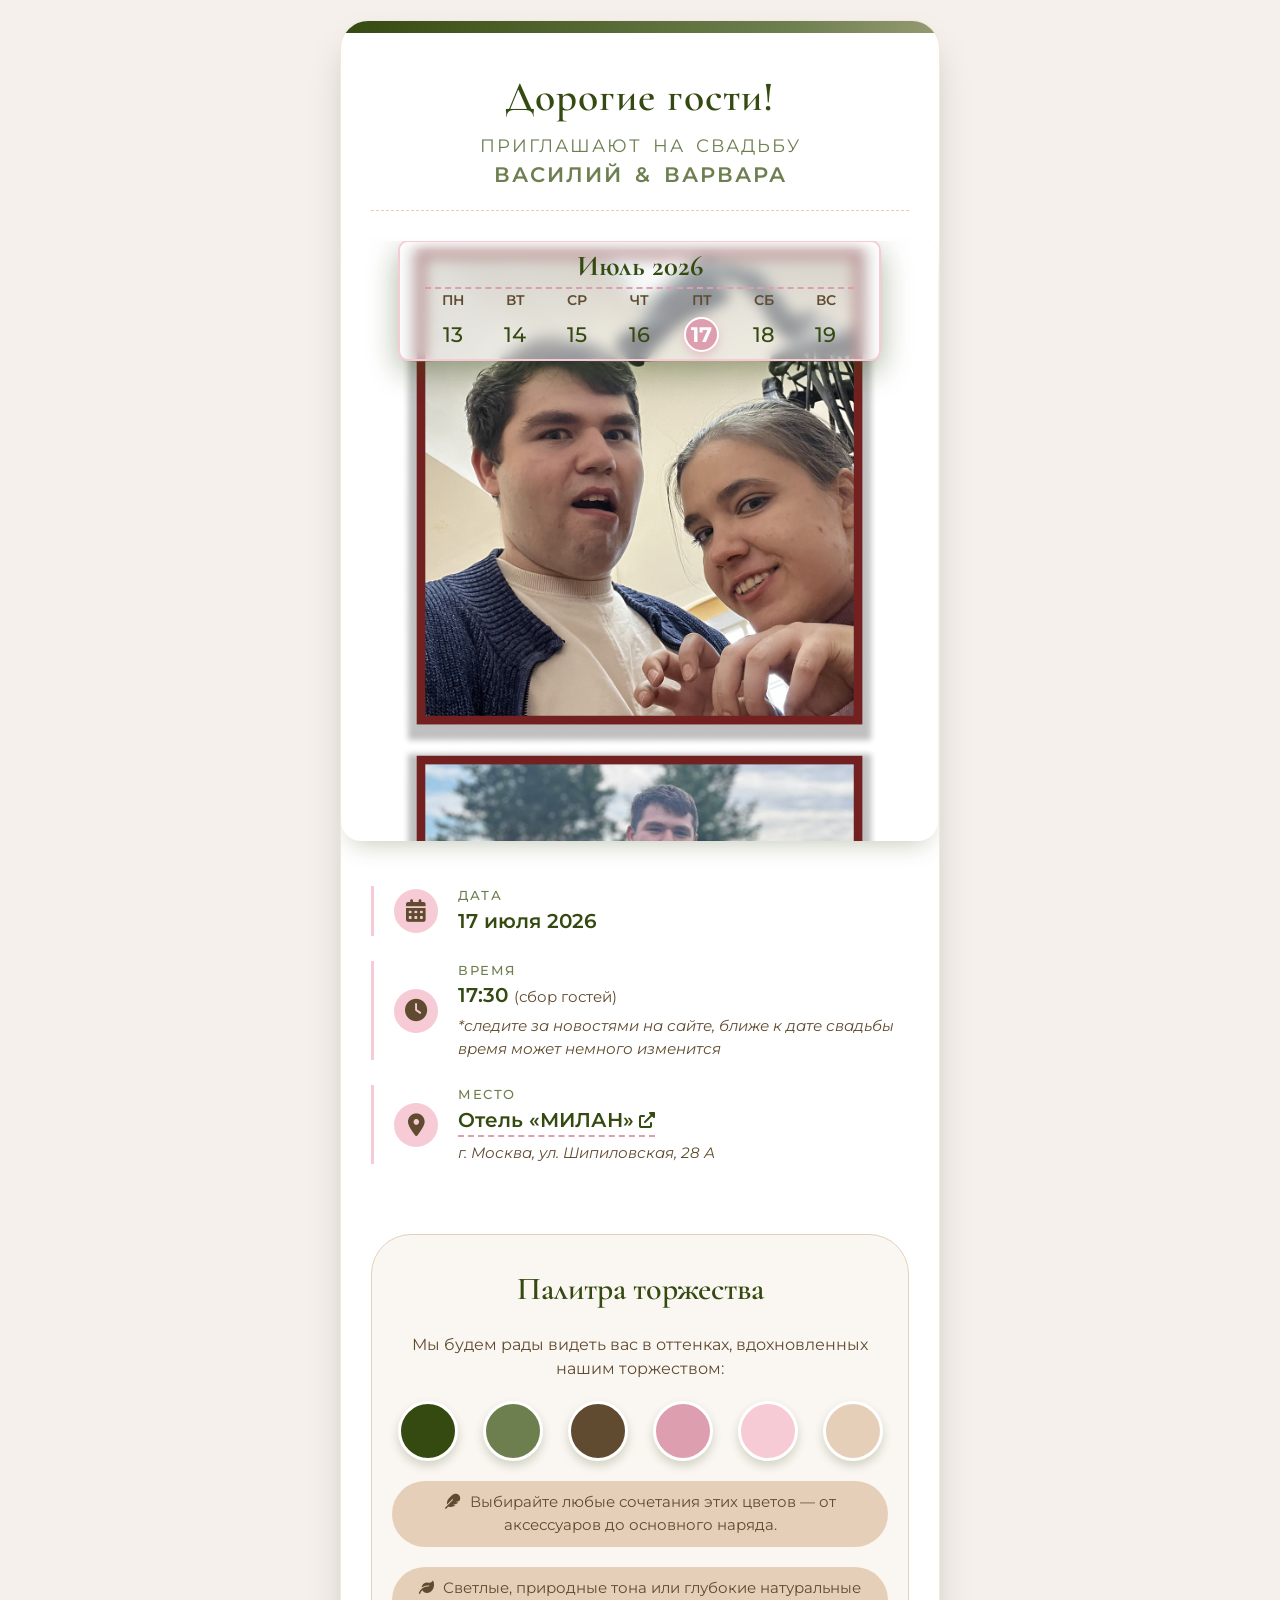
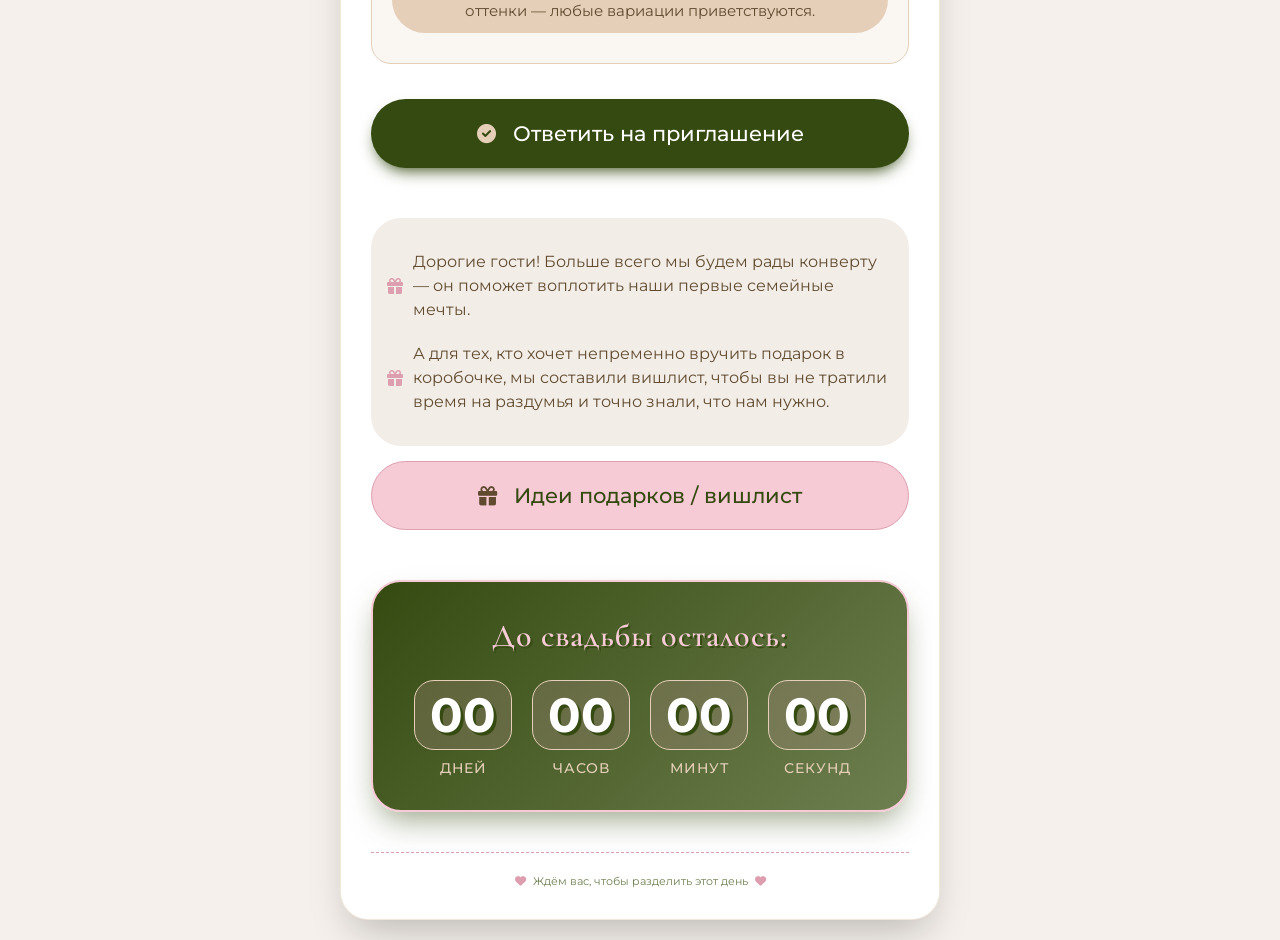
==== commit b3367c8b: "Добавлена ссылка на карты и появляющееся изображение" ====
--- a/index.html
+++ b/index.html
@@ -1,187 +1,196 @@
-<!-- index.html -->
-<!DOCTYPE html>
-<html lang="ru">
-<head>
-    <meta charset="UTF-8">
-    <meta name="viewport" content="width=device-width, initial-scale=1.0, maximum-scale=1.0, user-scalable=yes">
-    <title>Свадьба Василия и Варвары | Отель Милан</title>
-    <!-- Подключение шрифтов -->
-    <link rel="preconnect" href="https://fonts.googleapis.com">
-    <link rel="preconnect" href="https://fonts.gstatic.com" crossorigin>
-    <link href="https://fonts.googleapis.com/css2?family=Cormorant+Garamond:wght@400;500;600;700&family=Montserrat:wght@300;400;500;600&display=swap" rel="stylesheet">
-    <!-- Font Awesome 6 -->
-    <link rel="stylesheet" href="https://cdnjs.cloudflare.com/ajax/libs/font-awesome/6.0.0-beta3/css/all.min.css">
-    <!-- Подключение внешнего CSS файла -->
-    <link rel="stylesheet" href="style.css">
-</head>
-<body>
-    <div class="invitation-card">
-        <div class="card-header"></div>
-        <div class="card-content">
-            <h1>Дорогие гости!</h1>
-            <div class="inviters">
-                <i class="fas fa-rings"></i> ПРИГЛАШАЮТ НА СВАДЬБУ <i class="fas fa-rings"></i><br>
-                <span class="couple-names">Василий & Варвара</span>
-            </div>
-
-            <!-- КОНТЕЙНЕР С ПАРАЛЛАКСОМ -->
-            <div class="parallax-container" id="parallaxContainer">
-                
-                    <div class="infinite-carousel">
-                        <div class="infinite-track" id="infiniteTrack">
-                            <!-- Слайды будут добавлены через JavaScript -->
-                        </div>
-                        
-                    </div>
-                
-
-                <!-- Календарь на фото -->
-                <div class="calendar-overlay" id="calendarOverlay">
-                    <div class="calendar-week">
-                        <div class="calendar-header">Июль 2026</div>
-                        <div class="week-days">
-                            <div class="week-day">ПН</div>
-                            <div class="week-day">ВТ</div>
-                            <div class="week-day">СР</div>
-                            <div class="week-day">ЧТ</div>
-                            <div class="week-day">ПТ</div>
-                            <div class="week-day">СБ</div>
-                            <div class="week-day">ВС</div>
-                        </div>
-                        <div class="week-dates">
-                            <div class="date-cell">13</div>
-                            <div class="date-cell">14</div>
-                            <div class="date-cell">15</div>
-                            <div class="date-cell">16</div>
-                            <div class="date-cell wedding-date"><span>17</span></div>
-                            <div class="date-cell">18</div>
-                            <div class="date-cell">19</div>
-                        </div>
-                    </div>
-                </div>
-            </div>
-
-            <!-- Детали события (дублирование для удобства, но можно оставить) -->
-            <div class="detail-block">
-                <div class="detail-item">
-                    <div class="detail-icon"><i class="fas fa-calendar-alt"></i></div>
-                    <div class="detail-text">
-                        <div class="label">дата</div>
-                        <div class="value">17 июля 2026</div>
-                    </div>
-                </div>
-                <div class="detail-item">
-                    <div class="detail-icon"><i class="fas fa-clock"></i></div>
-                    <div class="detail-text">
-                        <div class="label">время</div>
-                        <div class="value">17:30 <small>(сбор гостей)</small></div>
-                        <div class="hotel-address">*следите за новостями на сайте, ближе к дате свадьбы время может немного изменится</div>
-                    </div>
-                </div>
-                <div class="detail-item">
-                    <div class="detail-icon"><i class="fas fa-map-marker-alt"></i></div>
-                    <div class="detail-text">
-                        <div class="label">место</div>
-                        <div class="value">Отель «МИЛАН»</div>
-                        <div class="hotel-address">г. Москва, ул. Шипиловская, 28 А</div>
-                    </div>
-                </div>
-            </div>
-
-            <!-- Цветовая палитра -->
-            <div class="colors-section">
-                <div class="section-title">Палитра торжества</div>
-                <p class="palette-intro">Мы будем рады видеть вас в оттенках, вдохновленных нашим торжеством:</p>
-                <div class="color-palette">
-                    <div class="color-chip">
-                        <div class="color-circle" style="background-color: #354A11;"></div>
-                    </div>
-                    <div class="color-chip">
-                        <div class="color-circle" style="background-color: #6D7F4F;"></div>
-                    </div>
-                    <div class="color-chip">
-                        <div class="color-circle" style="background-color: #604B30;"></div>
-                    </div>
-                    <div class="color-chip">
-                        <div class="color-circle" style="background-color: #DD9FAF;"></div>
-                    </div>
-                    <div class="color-chip">
-                        <div class="color-circle" style="background-color: #F6CBD5;"></div>
-                    </div>
-                    <div class="color-chip">
-                        <div class="color-circle" style="background-color: #E5CFB8;"></div>
-                    </div>
-                </div>
-                <div class="color-description">
-                    <i class="fas fa-feather"></i>
-                    <span>Выбирайте любые сочетания этих цветов — от аксессуаров до основного наряда.</span>
-                </div>
-                <div class="color-description">
-                    <i class="fas fa-leaf" style="margin-right:5px;"></i>
-                    <span>Светлые, природные тона или глубокие натуральные оттенки — любые вариации приветствуются.</span>
-                </div>
-            </div>
-
-            <!--<iframe src="https://docs.google.com/forms/d/e/1FAIpQLSeJyXgPO00INiwj2xHa58S_R-EFJFlgkox0DX7t_1IWZZEnbA/viewform?embedded=true" width="550" height="1000" frameborder="0" marginheight="0" marginwidth="0">Загрузка…</iframe>-->
-            <!-- Кнопки-ссылки -->
-            <div class="links-section">
-                <a href="https://forms.gle/PpYH4HGbCEAncvnr5" class="btn btn-primary" target="_blank" rel="noopener noreferrer" id="rsvp-link">
-                    <i class="fas fa-check-circle"></i> Ответить на приглашение
-                </a>
-            </div>
-
-            <!-- Подсказки по замене (можно удалить после настройки) -->
-            <div class="hint-box">
-                <div class="hint-item">
-                    <i class="fas fa-gift"></i>
-                    <span>Дорогие гости! Больше всего мы будем рады конверту — он поможет воплотить наши первые семейные мечты.</span>
-                </div>
-                <div class="hint-item">
-                    <i class="fas fa-gift"></i>
-                    <span>А для тех, кто хочет непременно вручить подарок в коробочке, мы составили вишлист, чтобы вы не тратили время на раздумья и точно знали, что нам нужно.</span>
-                </div>
-            </div>
-
-            <div class="links-section">
-                <a href="https://followish.io/mywishlist/xkxvt9ymukagtm" class="btn btn-secondary" target="_blank" rel="noopener noreferrer" id="wishlist-link">
-                    <i class="fas fa-gift"></i> Идеи подарков / вишлист
-                </a>
-            </div>
-
-            <!-- ВСТАВЬТЕ ЭТОТ БЛОК ПОСЛЕ ВТОРОГО ФОТО (перед подсказками) -->
-            <!-- Блок с обратным отсчетом -->
-            <div class="countdown-section">
-                <div class="countdown-title">До свадьбы осталось:</div>
-                <div class="countdown-timer" id="countdownTimer">
-                    <div class="countdown-item">
-                        <span class="countdown-value" id="days">00</span>
-                        <span class="countdown-label">дней</span>
-                    </div>
-                    <div class="countdown-item">
-                        <span class="countdown-value" id="hours">00</span>
-                        <span class="countdown-label">часов</span>
-                    </div>
-                    <div class="countdown-item">
-                        <span class="countdown-value" id="minutes">00</span>
-                        <span class="countdown-label">минут</span>
-                    </div>
-                    <div class="countdown-item">
-                        <span class="countdown-value" id="seconds">00</span>
-                        <span class="countdown-label">секунд</span>
-                    </div>
-                </div>
-            </div>
-            
-            
-            <div class="footnote">
-                <i class="fas fa-heart heart"></i> Ждём вас, чтобы разделить этот день <i class="fas fa-heart heart"></i>
-            </div>
-        </div>
-    </div>
-    
-    
-    <!-- Подключение внешнего JavaScript файла -->
-    <script src="script.js"></script>
-</body>
-
+<!-- index.html -->
+<!DOCTYPE html>
+<html lang="ru">
+<head>
+    <meta charset="UTF-8">
+    <meta name="viewport" content="width=device-width, initial-scale=1.0, maximum-scale=1.0, user-scalable=yes">
+    <title>Свадьба Василия и Варвары | Отель Милан</title>
+    <!-- Подключение шрифтов -->
+    <link rel="preconnect" href="https://fonts.googleapis.com">
+    <link rel="preconnect" href="https://fonts.gstatic.com" crossorigin>
+    <link href="https://fonts.googleapis.com/css2?family=Cormorant+Garamond:wght@400;500;600;700&family=Montserrat:wght@300;400;500;600&display=swap" rel="stylesheet">
+    <!-- Font Awesome 6 -->
+    <link rel="stylesheet" href="https://cdnjs.cloudflare.com/ajax/libs/font-awesome/6.0.0-beta3/css/all.min.css">
+    <!-- Подключение внешнего CSS файла -->
+    <link rel="stylesheet" href="style.css">
+</head>
+<body>
+    <div class="invitation-card">
+        <div class="card-header"></div>
+        <div class="card-content">
+            <h1>Дорогие гости!</h1>
+            <div class="inviters">
+                <i class="fas fa-rings"></i> ПРИГЛАШАЮТ НА СВАДЬБУ <i class="fas fa-rings"></i><br>
+                <span class="couple-names">Василий & Варвара</span>
+            </div>
+
+            <!-- КОНТЕЙНЕР С ПАРАЛЛАКСОМ -->
+            <div class="parallax-container" id="parallaxContainer">
+
+                <div class="infinite-carousel">
+                    <div class="infinite-track" id="infiniteTrack">
+                        <!-- Слайды будут добавлены через JavaScript -->
+                    </div>
+
+                </div>
+
+
+                <!-- Календарь на фото -->
+                <div class="calendar-overlay" id="calendarOverlay">
+                    <div class="calendar-week">
+                        <div class="calendar-header">Июль 2026</div>
+                        <div class="week-days">
+                            <div class="week-day">ПН</div>
+                            <div class="week-day">ВТ</div>
+                            <div class="week-day">СР</div>
+                            <div class="week-day">ЧТ</div>
+                            <div class="week-day">ПТ</div>
+                            <div class="week-day">СБ</div>
+                            <div class="week-day">ВС</div>
+                        </div>
+                        <div class="week-dates">
+                            <div class="date-cell">13</div>
+                            <div class="date-cell">14</div>
+                            <div class="date-cell">15</div>
+                            <div class="date-cell">16</div>
+                            <div class="date-cell wedding-date"><span>17</span></div>
+                            <div class="date-cell">18</div>
+                            <div class="date-cell">19</div>
+                        </div>
+                    </div>
+                </div>
+            </div>
+
+            <!-- Детали события -->
+            <div class="detail-block">
+                <div class="detail-item">
+                    <div class="detail-icon"><i class="fas fa-calendar-alt"></i></div>
+                    <div class="detail-text">
+                        <div class="label">дата</div>
+                        <div class="value">17 июля 2026</div>
+                    </div>
+                </div>
+                <div class="detail-item">
+                    <div class="detail-icon"><i class="fas fa-clock"></i></div>
+                    <div class="detail-text">
+                        <div class="label">время</div>
+                        <div class="value">17:30 <small>(сбор гостей)</small></div>
+                        <div class="hotel-address">*следите за новостями на сайте, ближе к дате свадьбы время может немного изменится</div>
+                    </div>
+                </div>
+                <div class="detail-item">
+                    <div class="detail-icon"><i class="fas fa-map-marker-alt"></i></div>
+                    <div class="detail-text">
+                        <div class="label">место</div>
+                        <div class="value">
+                            <a href="https://yandex.ru/maps/org/milan/1088776161/" target="_blank" rel="noopener noreferrer" class="hotel-link">
+                                Отель «МИЛАН» <i class="fas fa-external-link-alt" style="font-size: 0.8em; margin-left: 5px;"></i>
+                            </a>
+                        </div>
+                        <div class="hotel-address">г. Москва, ул. Шипиловская, 28 А</div>
+                    </div>
+                </div>
+            </div>
+
+            <!-- Цветовая палитра -->
+            <div class="colors-section">
+                <div class="section-title">Палитра торжества</div>
+                <p class="palette-intro">Мы будем рады видеть вас в оттенках, вдохновленных нашим торжеством:</p>
+                <div class="color-palette">
+                    <div class="color-chip">
+                        <div class="color-circle" style="background-color: #354A11;"></div>
+                    </div>
+                    <div class="color-chip">
+                        <div class="color-circle" style="background-color: #6D7F4F;"></div>
+                    </div>
+                    <div class="color-chip">
+                        <div class="color-circle" style="background-color: #604B30;"></div>
+                    </div>
+                    <div class="color-chip">
+                        <div class="color-circle" style="background-color: #DD9FAF;"></div>
+                    </div>
+                    <div class="color-chip">
+                        <div class="color-circle" style="background-color: #F6CBD5;"></div>
+                    </div>
+                    <div class="color-chip">
+                        <div class="color-circle" style="background-color: #E5CFB8;"></div>
+                    </div>
+                </div>
+                <div class="color-description">
+                    <i class="fas fa-feather"></i>
+                    <span>Выбирайте любые сочетания этих цветов — от аксессуаров до основного наряда.</span>
+                </div>
+                <div class="color-description">
+                    <i class="fas fa-leaf" style="margin-right:5px;"></i>
+                    <span>Светлые, природные тона или глубокие натуральные оттенки — любые вариации приветствуются.</span>
+                </div>
+            </div>
+
+            <!-- Кнопки-ссылки -->
+            <div class="links-section">
+                <a href="https://forms.gle/PpYH4HGbCEAncvnr5" class="btn btn-primary" target="_blank" rel="noopener noreferrer" id="rsvp-link">
+                    <i class="fas fa-check-circle"></i> Ответить на приглашение
+                </a>
+            </div>
+
+            <!-- Подсказки по подаркам -->
+            <div class="hint-box">
+                <div class="hint-item">
+                    <i class="fas fa-gift"></i>
+                    <span>Дорогие гости! Больше всего мы будем рады конверту — он поможет воплотить наши первые семейные мечты.</span>
+                </div>
+                <div class="hint-item">
+                    <i class="fas fa-gift"></i>
+                    <span>А для тех, кто хочет непременно вручить подарок в коробочке, мы составили вишлист, чтобы вы не тратили время на раздумья и точно знали, что нам нужно.</span>
+                </div>
+            </div>
+
+            <div class="links-section">
+                <a href="https://followish.io/mywishlist/xkxvt9ymukagtm" class="btn btn-secondary" target="_blank" rel="noopener noreferrer" id="wishlist-link">
+                    <i class="fas fa-gift"></i> Идеи подарков / вишлист
+                </a>
+            </div>
+
+            <!-- Блок с обратным отсчетом (с всплывающим фоном) -->
+            <div class="countdown-section" id="countdownSection">
+                <!-- Всплывающее фоновое изображение (внутри блока countdown) -->
+                <div class="countdown-popup-bg" id="countdownPopupBg">
+                    <img src="./images/1000012000.png" alt="Свадебное фото">
+                </div>
+
+                <div class="countdown-content">
+                    <div class="countdown-title">До свадьбы осталось:</div>
+                    <div class="countdown-timer" id="countdownTimer">
+                        <div class="countdown-item">
+                            <span class="countdown-value" id="days">00</span>
+                            <span class="countdown-label">дней</span>
+                        </div>
+                        <div class="countdown-item">
+                            <span class="countdown-value" id="hours">00</span>
+                            <span class="countdown-label">часов</span>
+                        </div>
+                        <div class="countdown-item">
+                            <span class="countdown-value" id="minutes">00</span>
+                            <span class="countdown-label">минут</span>
+                        </div>
+                        <div class="countdown-item">
+                            <span class="countdown-value" id="seconds">00</span>
+                            <span class="countdown-label">секунд</span>
+                        </div>
+                    </div>
+                </div>
+            </div>
+
+
+            <div class="footnote">
+                <i class="fas fa-heart heart"></i> Ждём вас, чтобы разделить этот день <i class="fas fa-heart heart"></i>
+            </div>
+        </div>
+    </div>
+
+
+    <!-- Подключение внешнего JavaScript файла -->
+    <script src="script.js"></script>
+</body>
+
 </html>
--- a/style.css
+++ b/style.css
@@ -68,7 +68,7 @@
     font-weight: 400;
     font-size: 1.1rem;
     text-transform: uppercase;
-    letter-spacing: 3px;
+    letter-spacing: 2px;
     color: #6D7F4F;
     margin-bottom: 30px;
     border-bottom: 1px dashed #E5CFB8;
@@ -76,11 +76,11 @@
     word-spacing: 4px;
 }
 
-.inviters i {
-    color: #DD9FAF;
-    margin: 0 6px;
-    font-size: 1rem;
-}
+    .inviters i {
+        color: #DD9FAF;
+        margin: 0 6px;
+        font-size: 1rem;
+    }
 
 .couple-names {
     font-weight: 600;
@@ -137,36 +137,36 @@
     transition: transform 0.2s ease-out;
 }
 
-.parallax-text .big-date {
-    font-family: 'Cormorant Garamond', serif;
-    font-size: 3.2rem;
-    font-weight: 700;
-    line-height: 1;
-    margin-bottom: 5px;
-    color: #F6CBD5;
-    text-shadow: 2px 2px 0 #354A11;
- }
-
-.parallax-text .venue {
-    font-size: 1.2rem;
-    font-weight: 500;
-    letter-spacing: 1px;
-}
-
-.parallax-text .venue i {
-     margin-right: 6px;
-     color: #E5CFB8;
-}
-
-.parallax-text .time-info {
-    font-size: 1.2rem;
-    margin-top: 6px;
-}
-
-.parallax-text .time-info i {
-    margin-right: 4px;
-    color: #E5CFB8;
-}
+    .parallax-text .big-date {
+        font-family: 'Cormorant Garamond', serif;
+        font-size: 3.2rem;
+        font-weight: 700;
+        line-height: 1;
+        margin-bottom: 5px;
+        color: #F6CBD5;
+        text-shadow: 2px 2px 0 #354A11;
+    }
+
+    .parallax-text .venue {
+        font-size: 1.2rem;
+        font-weight: 500;
+        letter-spacing: 1px;
+    }
+
+        .parallax-text .venue i {
+            margin-right: 6px;
+            color: #E5CFB8;
+        }
+
+    .parallax-text .time-info {
+        font-size: 1.2rem;
+        margin-top: 6px;
+    }
+
+        .parallax-text .time-info i {
+            margin-right: 4px;
+            color: #E5CFB8;
+        }
 
 /* Main info */
 .detail-block {
@@ -211,6 +211,21 @@
         font-weight: 600;
         font-size: 1.25rem;
         color: #354A11;
+    }
+
+/* ������ �� ����� */
+.hotel-link {
+    color: #354A11;
+    text-decoration: none;
+    border-bottom: 2px dashed #DD9FAF;
+    transition: all 0.3s ease;
+    display: inline-flex;
+    align-items: center;
+}
+
+    .hotel-link:hover {
+        color: #6D7F4F;
+        border-bottom-color: #354A11;
     }
 
 .value small {
@@ -313,7 +328,7 @@
     border-radius: 50px;
     text-decoration: none;
     font-weight: 500;
-    font-size: 1rem;
+    font-size: 1.3rem;
     transition: all 0.2s ease;
     border: 1px solid transparent;
 }
@@ -384,7 +399,7 @@
 .footnote {
     text-align: center;
     margin-top: 35px;
-    font-size: 0.80rem;
+    font-size: 0.7rem;
     color: #6D7F4F;
     border-top: 1px dashed #DD9FAF;
     padding-top: 20px;
@@ -406,7 +421,15 @@
     }
 
     .inviters {
+        font-size: 0.7rem;
+    }
+
+    .btn {
         font-size: 0.8rem;
+    }
+
+    .couple-names {
+        font-size: 1.2rem;
     }
 
     .parallax-container {
@@ -423,8 +446,9 @@
         }
 }
 
-/* Time info */
+/* Time info - ���� � �������� �������� */
 .countdown-section {
+    position: relative;
     background: linear-gradient(135deg, #354A11 0%, #6D7F4F 100%);
     border-radius: 30px;
     padding: 30px 20px;
@@ -432,6 +456,49 @@
     text-align: center;
     box-shadow: 0 15px 30px -8px rgba(53, 74, 17, 0.5);
     border: 2px solid #F6CBD5;
+    overflow: hidden;
+}
+
+/* ����������� ��� ������ ����� countdown */
+.countdown-popup-bg {
+    position: absolute;
+    top: 0;
+    left: 0;
+    width: 100%;
+    height: 100%;
+    z-index: 1;
+    opacity: 0;
+    visibility: hidden;
+    transition: opacity 0.5s ease, visibility 0.5s ease;
+}
+
+    .countdown-popup-bg.active {
+        opacity: 1;
+        visibility: visible;
+    }
+
+    .countdown-popup-bg img {
+        width: 100%;
+        height: 100%;
+        object-fit: cover;
+        display: block;
+    }
+
+    /* ���������� ��� ���������� ������ ������ ���� */
+    .countdown-popup-bg::after {
+        content: '';
+        position: absolute;
+        top: 0;
+        left: 0;
+        width: 100%;
+        height: 100%;
+        background: rgba(53, 74, 17, 0.6);
+    }
+
+/* ������� ����� ���� */
+.countdown-content {
+    position: relative;
+    z-index: 2;
 }
 
 .countdown-title {
@@ -489,11 +556,11 @@
     }
 
     .countdown-title {
-        font-size: 1.6rem;
+        font-size: 1.5rem;
     }
 
     .countdown-timer {
-        gap: 10px;
+        gap: 5px;
     }
 
     .countdown-item {
@@ -514,7 +581,7 @@
 .calendar-overlay {
     position: absolute;
     bottom: 480px;
-    left: 30px;
+    left: 5%;
     width: 90%;
     z-index: 5;
     display: flex;
@@ -609,21 +676,21 @@
 .infinite-slide {
     flex: 0 0 100%;
     position: relative;
-    left: 60px
-}
-
-.infinite-slide img {
-    width: 80%;
-    height: 500px;
-    object-fit: cover;
-    display: block;
-}
+    left: 10%
+}
+
+    .infinite-slide img {
+        width: 80%;
+        height: 80% object-fit: cover;
+        display: block;
+    }
 
 
 @keyframes scrollVertical {
     0% {
         transform: translateY(0);
     }
+
     100% {
         transform: translateY(-50%);
     }
@@ -634,6 +701,7 @@
         opacity: 0;
         transform: translateY(20px);
     }
+
     to {
         opacity: 1;
         transform: translateY(0);
@@ -644,8 +712,8 @@
 @media (max-width: 480px) {
     .calendar-overlay {
         bottom: 304px;
-        left: 5px;
         width: 100%;
+        left: 0%;
     }
 
     .calendar-week {
@@ -666,27 +734,27 @@
     .week-day {
         font-size: 0.7rem;
     }
-    
+
     .wedding-date::after {
         font-size: 3.5rem;
     }
 
     .infinite-slide {
         flex: 0 0 100%;
-        left: 43px
-    }
-    
-    .infinite-slide img {
-        width: 80%;
-        height: 300px;
-    }
+    }
+
+        .infinite-slide img {
+            width: 80%;
+            height: 80%;
+        }
 
     @keyframes scroll {
         0% {
             transform: translateX(0);
         }
+
         100% {
             transform: translateX(-800%);
         }
     }
-}+}
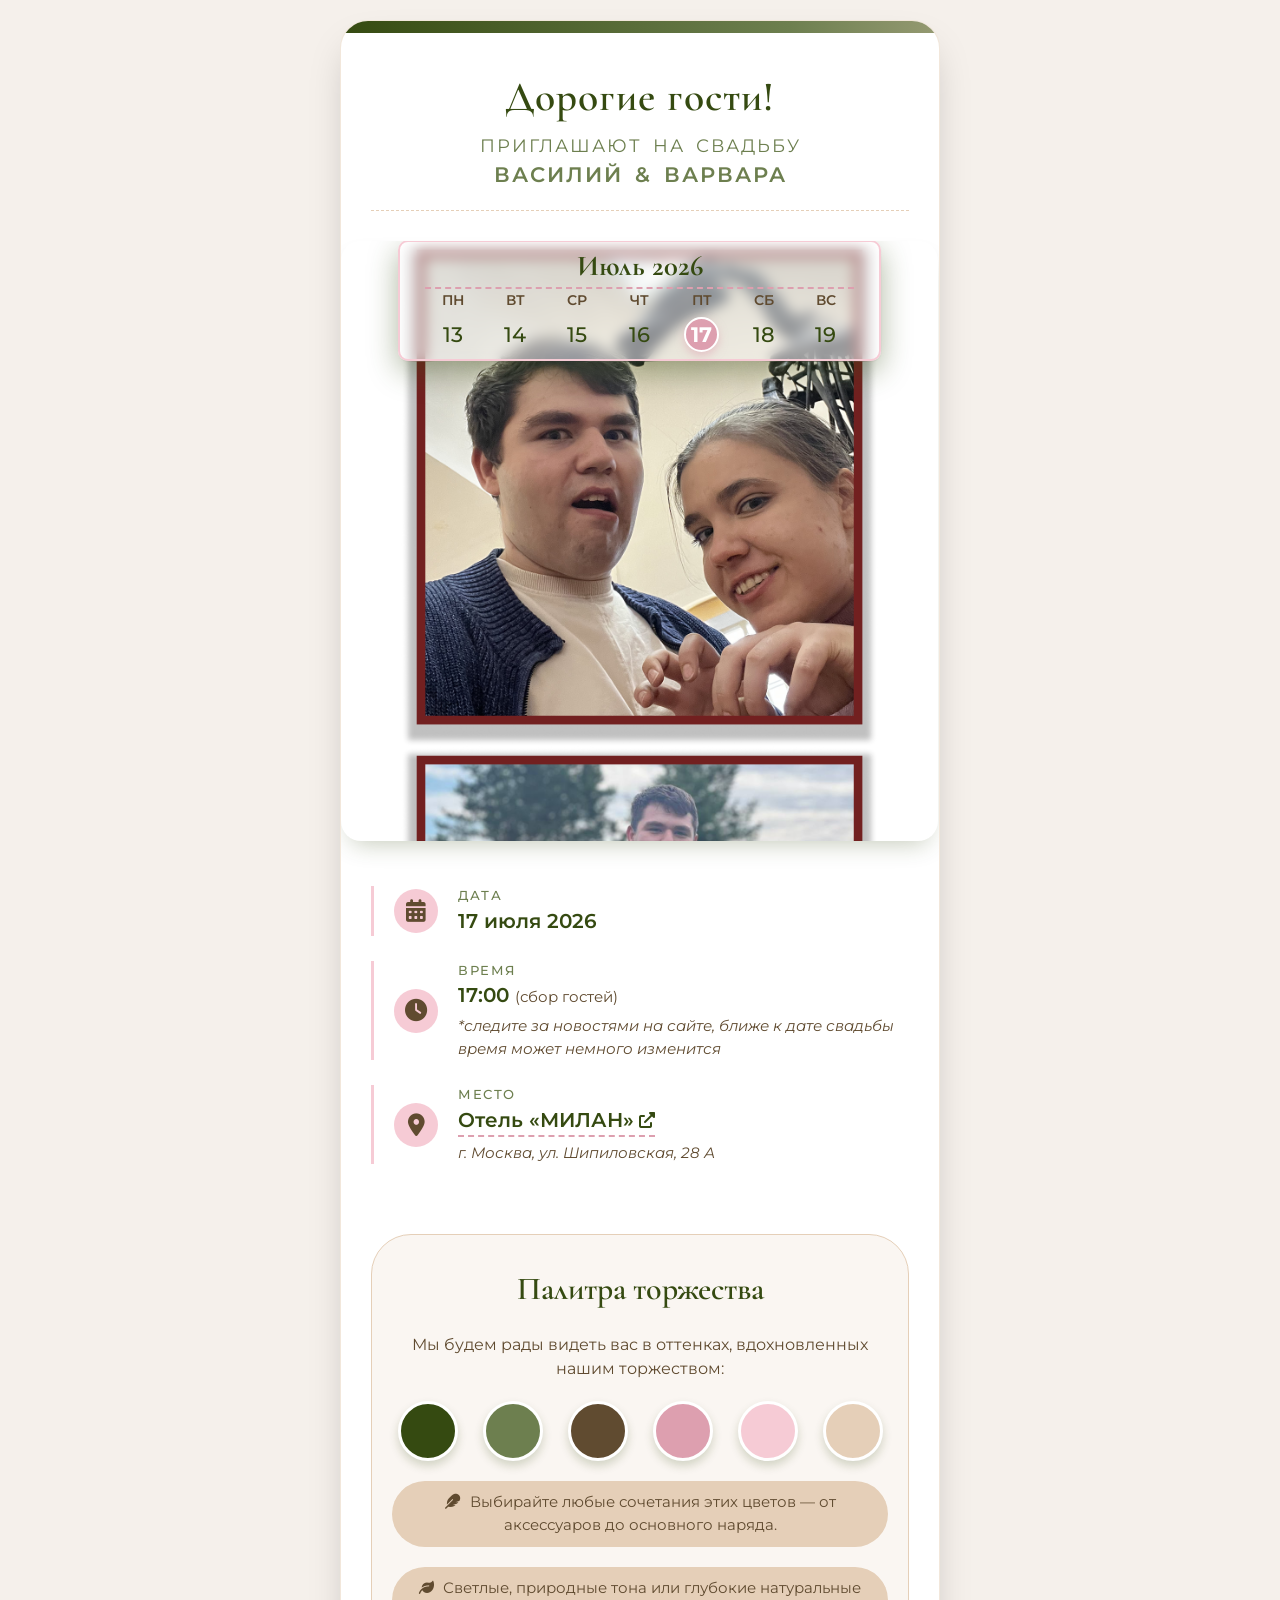
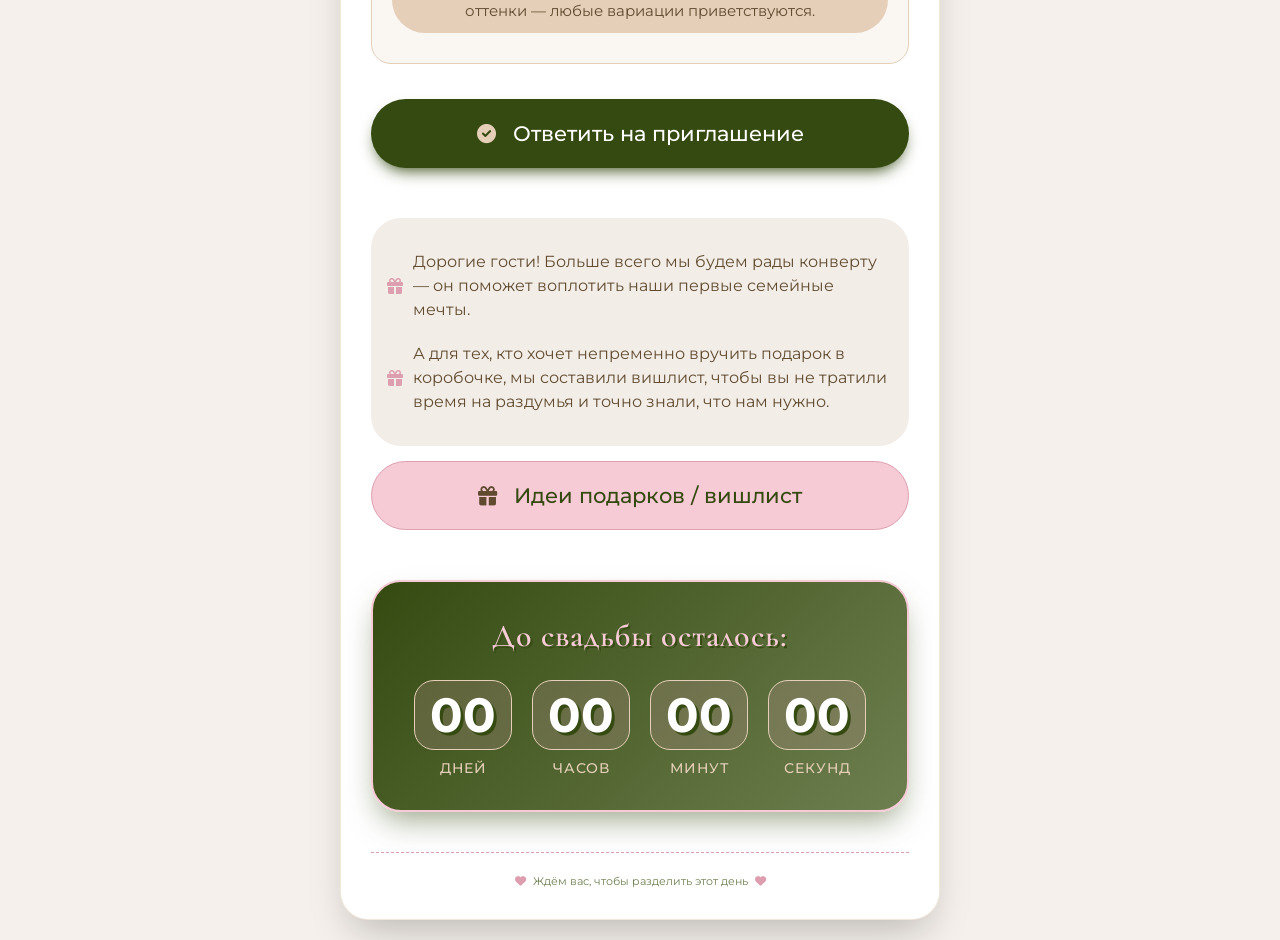
==== commit 675b7514: "Update index.html" ====
--- a/index.html
+++ b/index.html
@@ -74,7 +74,7 @@
                     <div class="detail-icon"><i class="fas fa-clock"></i></div>
                     <div class="detail-text">
                         <div class="label">время</div>
-                        <div class="value">17:30 <small>(сбор гостей)</small></div>
+                        <div class="value">17:00 <small>(сбор гостей)</small></div>
                         <div class="hotel-address">*следите за новостями на сайте, ближе к дате свадьбы время может немного изменится</div>
                     </div>
                 </div>
@@ -193,4 +193,4 @@
     <script src="script.js"></script>
 </body>
 
-</html>+</html>
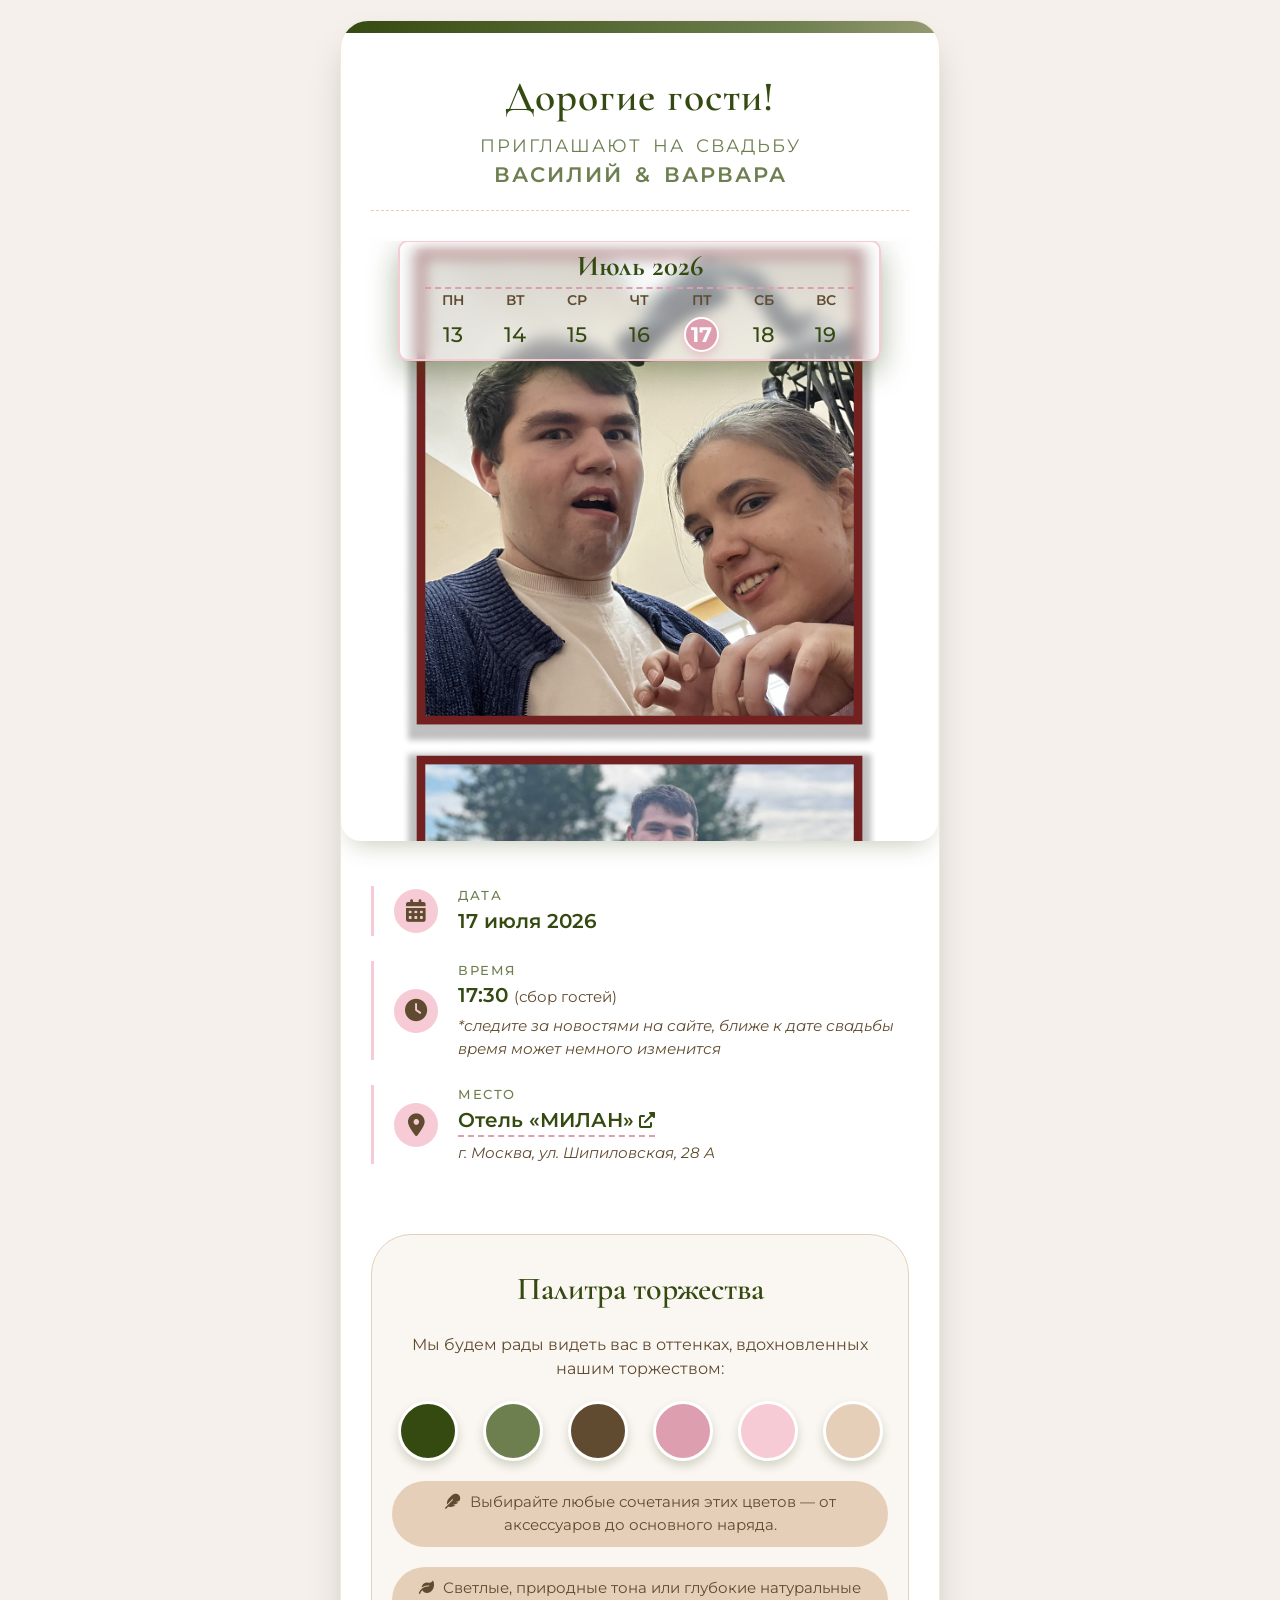
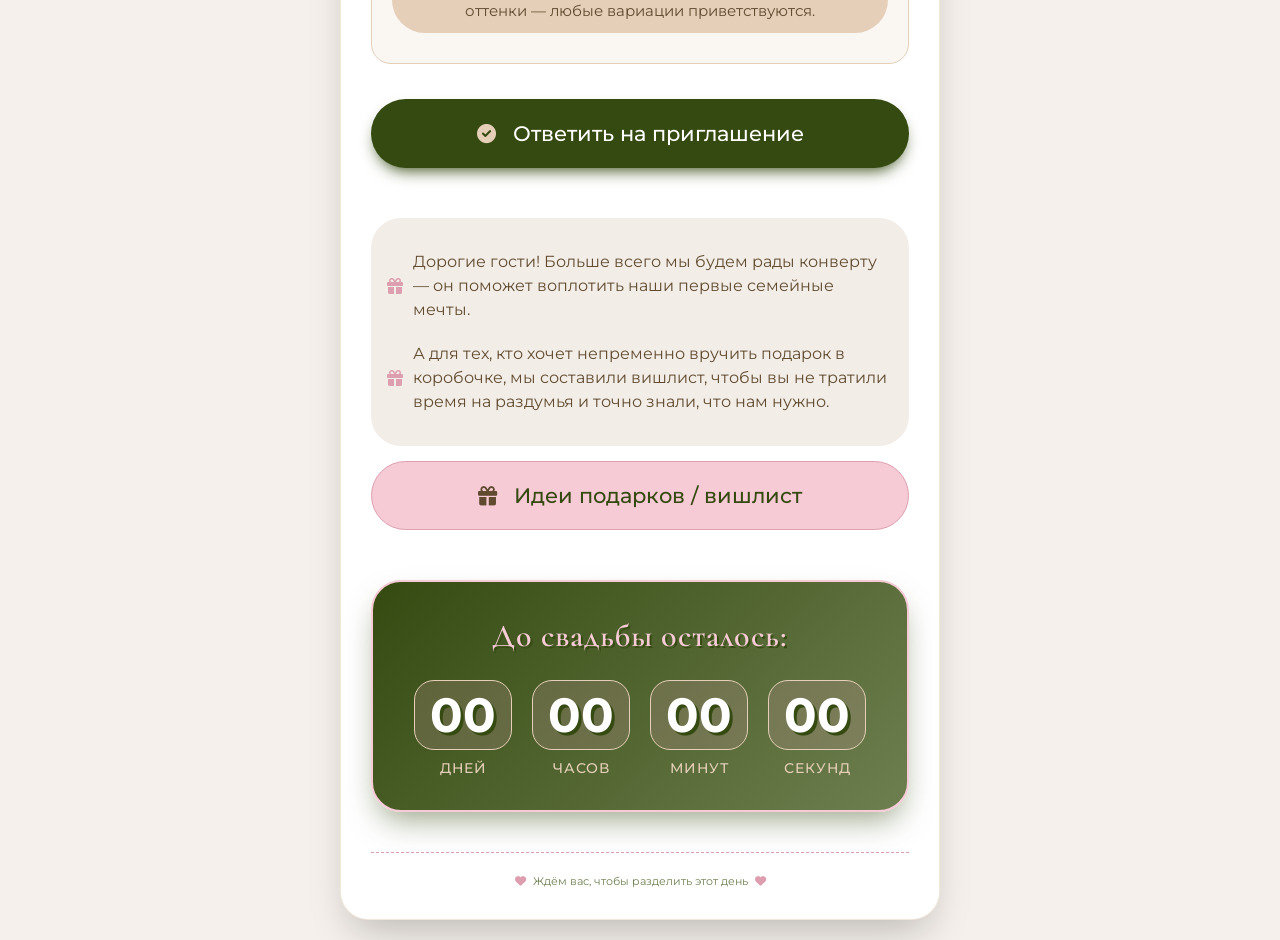
==== commit e5a6a9e4: "Добавлены иконки сайта" ====
--- a/index.html
+++ b/index.html
@@ -13,6 +13,24 @@
     <link rel="stylesheet" href="https://cdnjs.cloudflare.com/ajax/libs/font-awesome/6.0.0-beta3/css/all.min.css">
     <!-- Подключение внешнего CSS файла -->
     <link rel="stylesheet" href="style.css">
+
+    <!-- Основной favicon для браузеров -->
+    <link rel="icon" type="image/x-icon" href="./images/favicon.ico">
+
+    <!-- PNG favicon для современных браузеров -->
+    <link rel="icon" type="image/png" sizes="16x16" href="./images/favicon-16x16.png">
+    <link rel="icon" type="image/png" sizes="32x32" href="./images/favicon-32x32.png">
+    <link rel="icon" type="image/png" sizes="48x48" href="./images/favicon-48x48.png">
+
+    <!-- Apple Touch Icon для iOS устройств -->
+    <link rel="apple-touch-icon" sizes="180x180" href="./images/apple-touch-icon.png">
+
+    <!-- Android/Chrome иконки -->
+    <link rel="icon" type="image/png" sizes="192x192" href="./images/android-chrome-192x192.png">
+    <link rel="icon" type="image/png" sizes="512x512" href="./images/android-chrome-512x512.png">
+
+    <!-- Web App Manifest (опционально, для PWA) -->
+    <link rel="manifest" href="./images/site.webmanifest">
 </head>
 <body>
     <div class="invitation-card">
@@ -74,7 +92,7 @@
                     <div class="detail-icon"><i class="fas fa-clock"></i></div>
                     <div class="detail-text">
                         <div class="label">время</div>
-                        <div class="value">17:00 <small>(сбор гостей)</small></div>
+                        <div class="value">17:30 <small>(сбор гостей)</small></div>
                         <div class="hotel-address">*следите за новостями на сайте, ближе к дате свадьбы время может немного изменится</div>
                     </div>
                 </div>
@@ -193,4 +211,4 @@
     <script src="script.js"></script>
 </body>
 
-</html>
+</html>
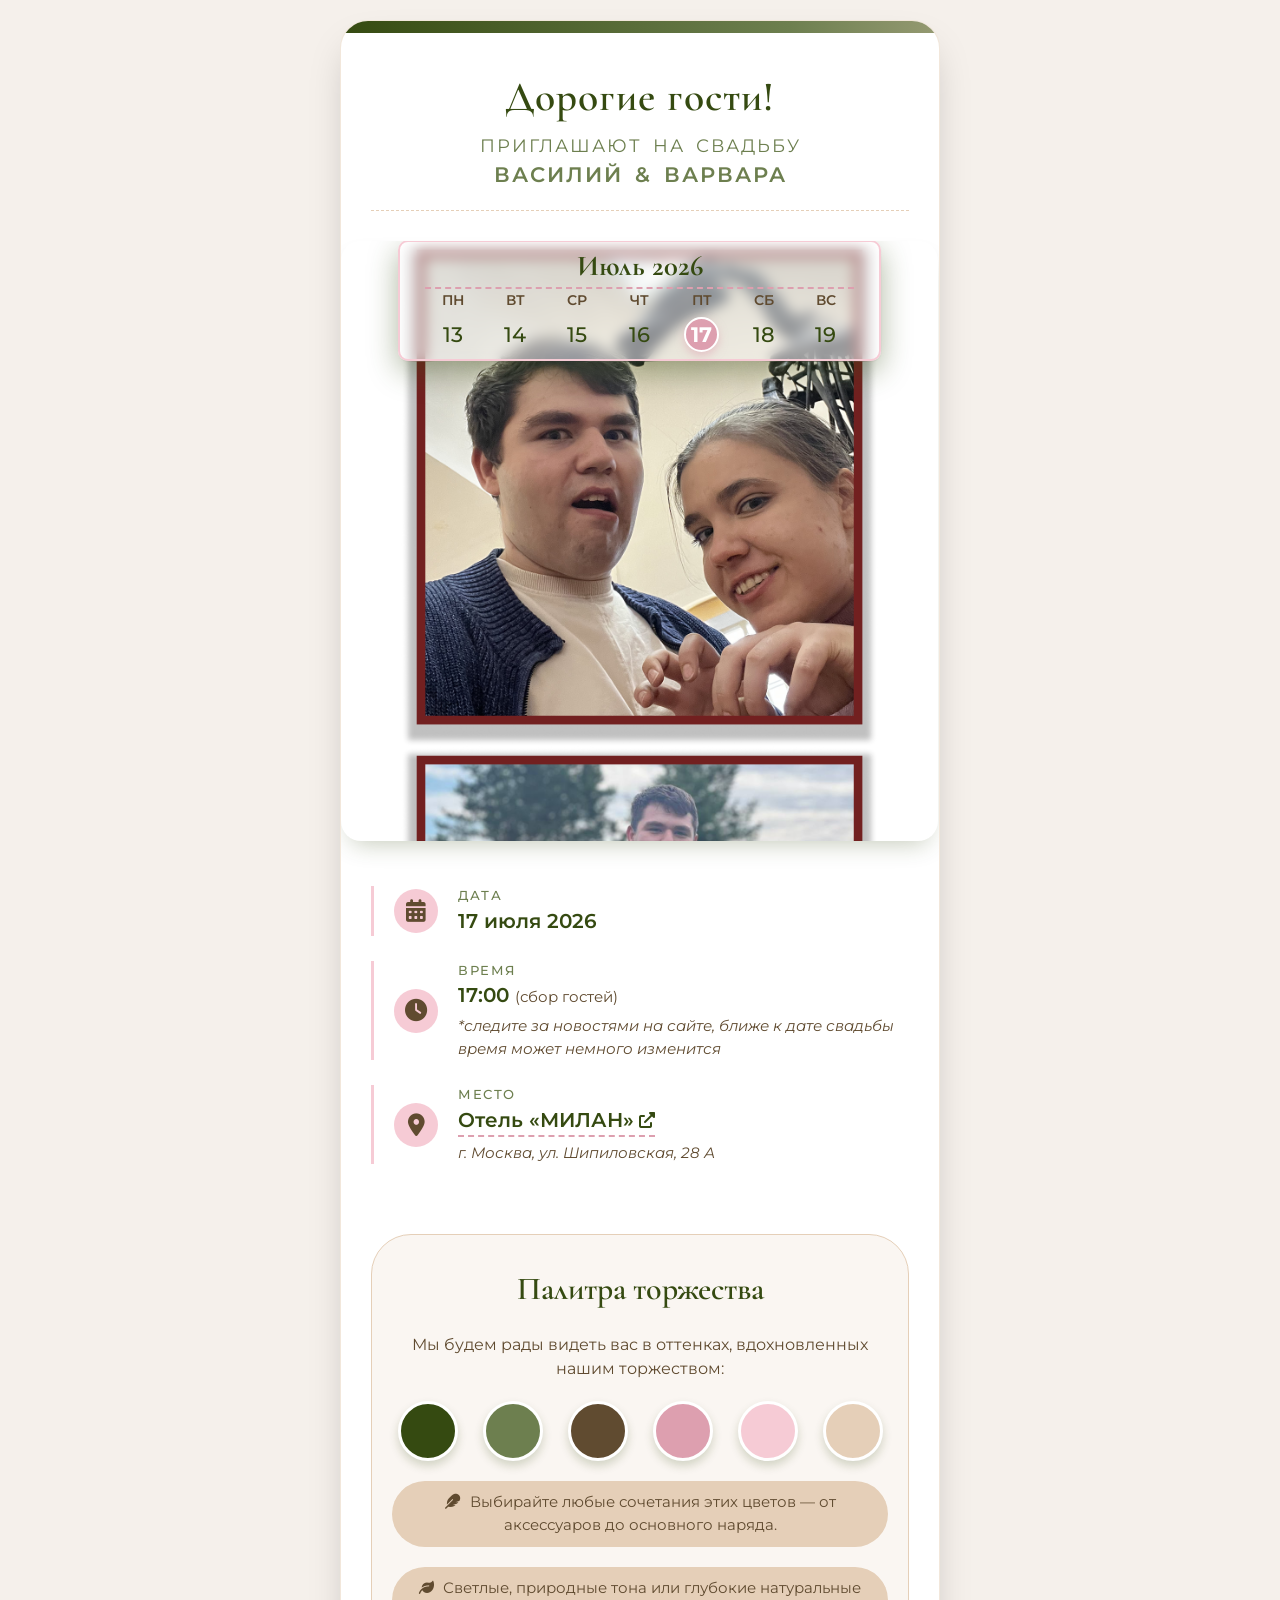
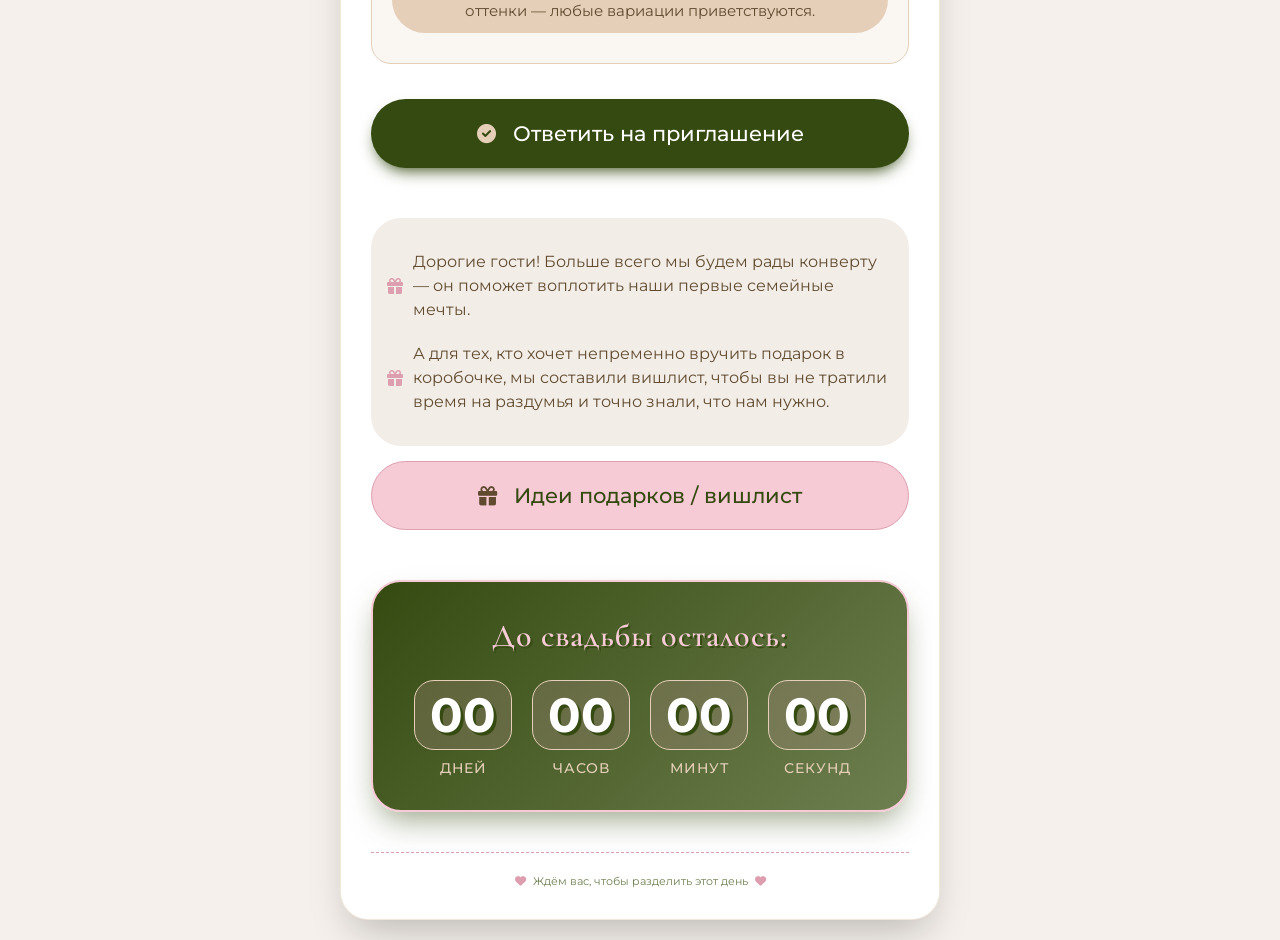
==== commit ba850c82: "Merge branch 'main' of https://github.com/VarVasWed/wed-site" ====
--- a/index.html
+++ b/index.html
@@ -92,7 +92,7 @@
                     <div class="detail-icon"><i class="fas fa-clock"></i></div>
                     <div class="detail-text">
                         <div class="label">время</div>
-                        <div class="value">17:30 <small>(сбор гостей)</small></div>
+                        <div class="value">17:00 <small>(сбор гостей)</small></div>
                         <div class="hotel-address">*следите за новостями на сайте, ближе к дате свадьбы время может немного изменится</div>
                     </div>
                 </div>
@@ -211,4 +211,4 @@
     <script src="script.js"></script>
 </body>
 
-</html>+</html>
